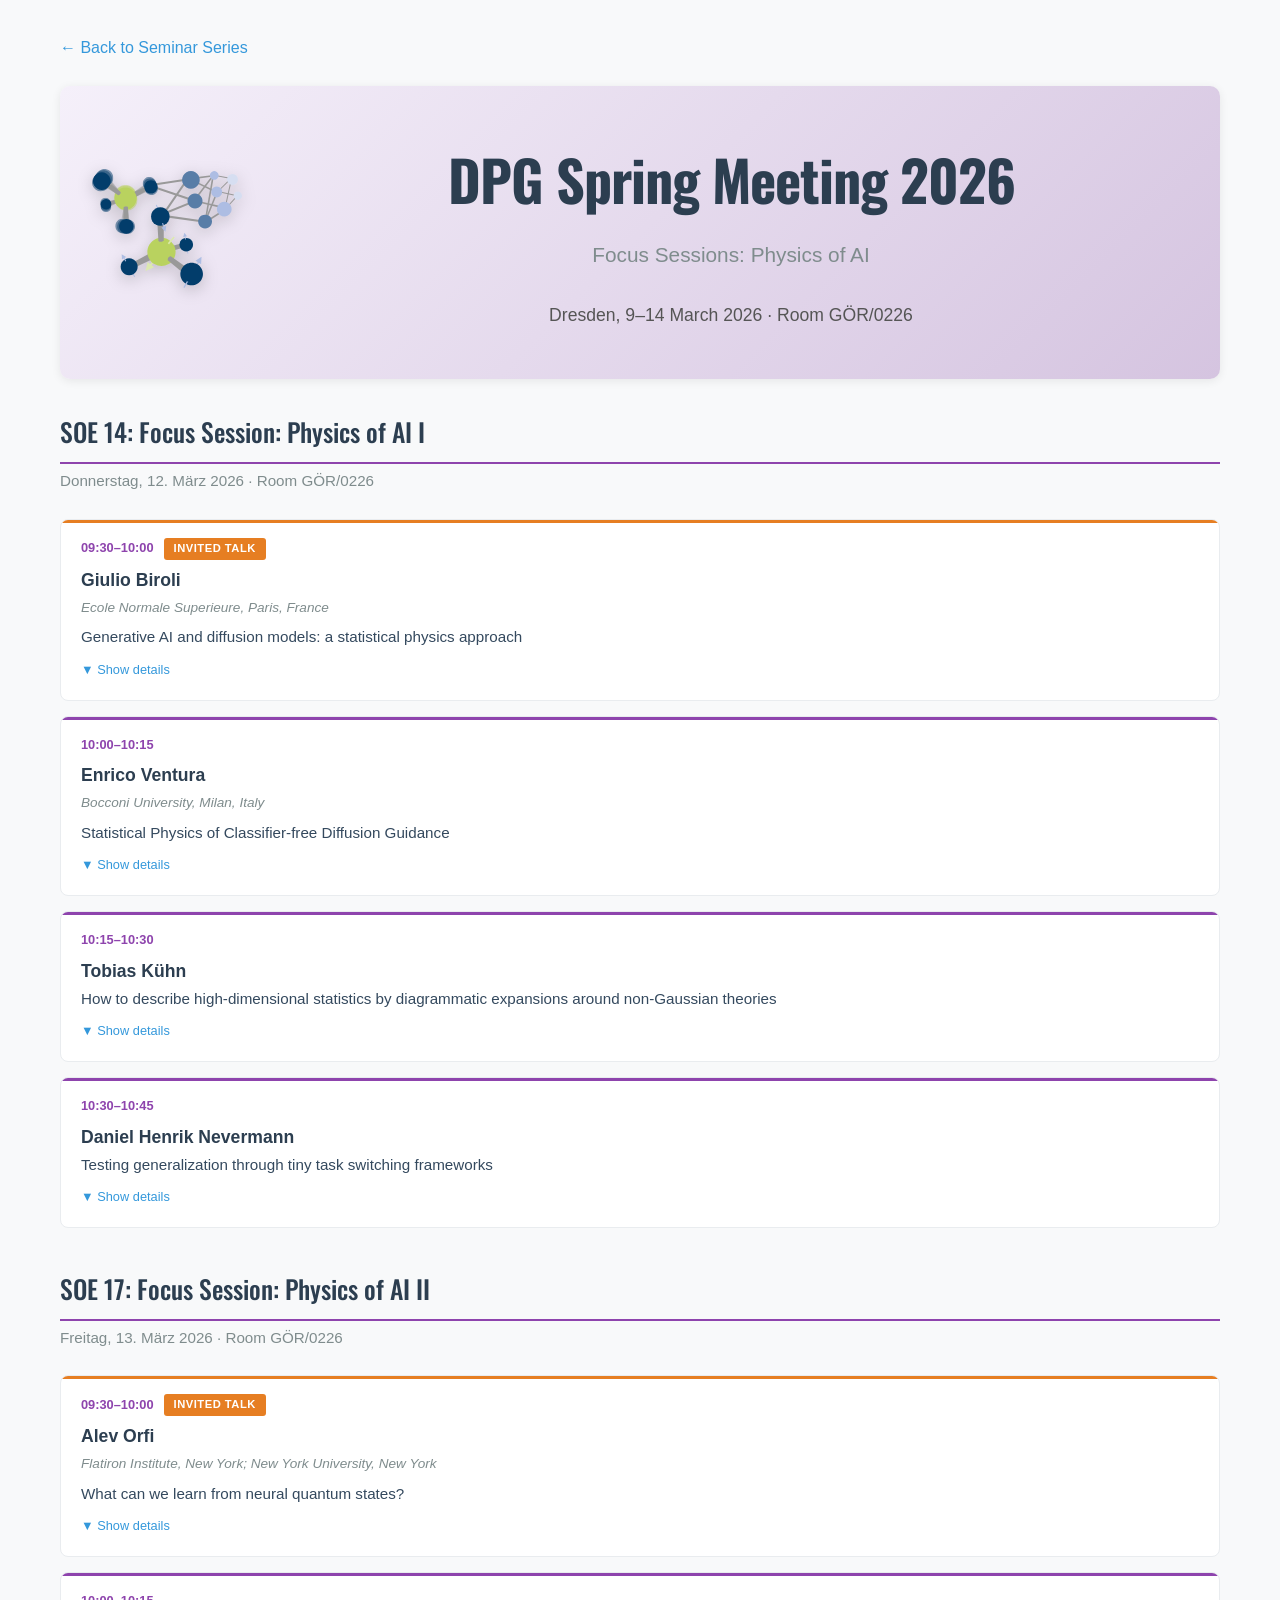
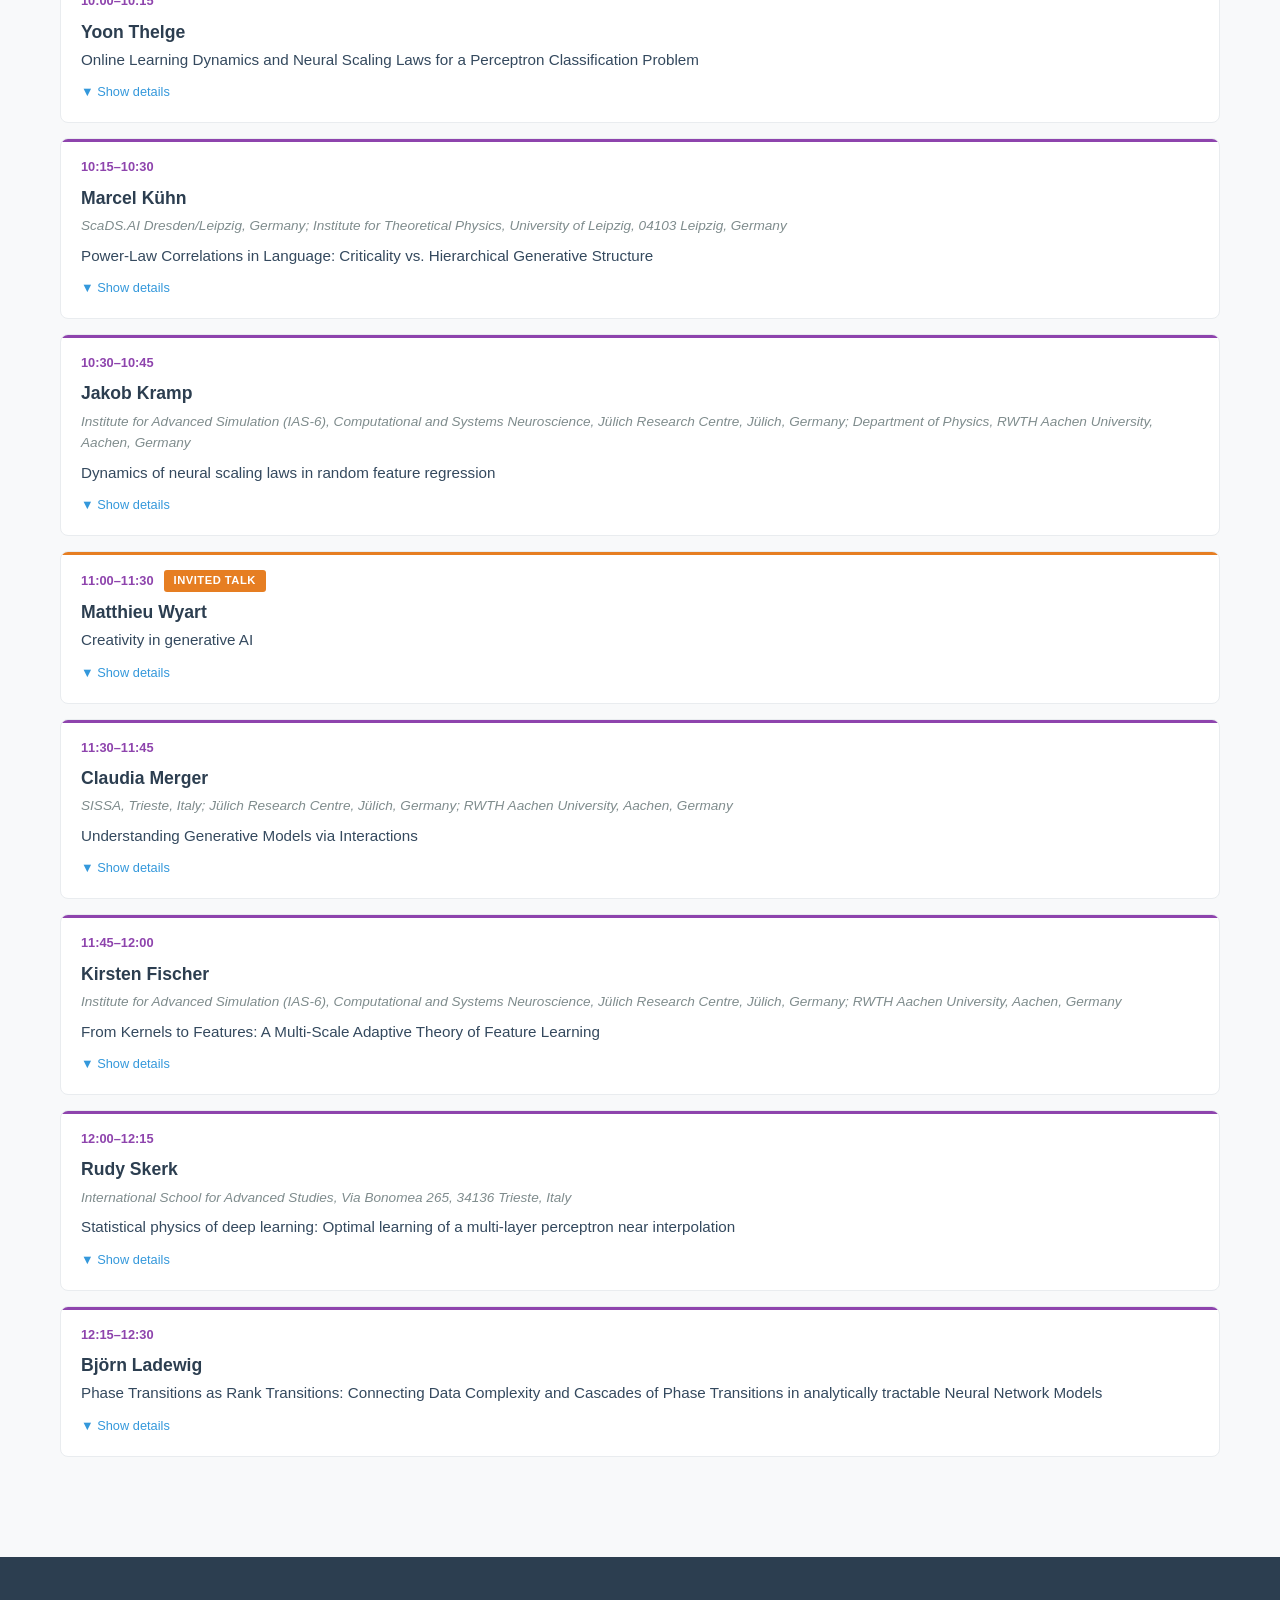
==== dpg2026.html @ e3431114 "add events panel with DPG 2026" ====
<!DOCTYPE html>
<html lang="en">
<head>
    <meta charset="UTF-8">
    <meta name="viewport" content="width=device-width, initial-scale=1.0">
    <title>DPG Spring Meeting 2026 &mdash; Physics of AI Sessions</title>
    <link rel="preconnect" href="https://fonts.googleapis.com">
    <link rel="preconnect" href="https://fonts.gstatic.com" crossorigin>
    <link href="https://fonts.googleapis.com/css2?family=Oswald:wght@200..700&display=swap" rel="stylesheet">
    <link rel="stylesheet" href="styles.css">
    <link rel="stylesheet" href="dpg2026.css">
</head>
<body>
    <div class="container">
        <!-- Navigation -->
        <nav class="dpg-nav">
            <a href="index.html" class="dpg-back-link">&larr; Back to Seminar Series</a>
        </nav>

        <header class="dpg-header">
            <div class="header-content">
                <div class="header-logo">
                    <img src="logo_sketch_colored.svg" alt="Physics for ML Logo" class="logo">
                </div>
                <div class="header-text">
                    <h1>DPG Spring Meeting 2026</h1>
                    <p class="subtitle">Focus Sessions: Physics of AI</p>
                    <p class="description">Dresden, 9&ndash;14 March 2026 &middot; Room G&Ouml;R/0226</p>
                </div>
            </div>
        </header>

        <div id="dpg-sessions-container"></div>
    </div>

    <footer>
    </footer>

    <script src="dpg-sessions-data.js"></script>
    <script src="dpg-sessions.js"></script>
</body>
</html>
---- styles.css ----
* {
    margin: 0;
    padding: 0;
    box-sizing: border-box;
}

body {
    font-family: Helvetica, sans-serif;
    line-height: 1.6;
    color: #2c3e50;
    background-color: #f8f9fa;
}

.container {
    max-width: 1200px;
    margin: 0 auto;
    padding: 20px;
}


.oswald-bold {
  font-family: "Oswald", sans-serif;
  font-optical-sizing: auto;
  font-weight: 700;
  font-style: normal;
}

header {
    background: linear-gradient(135deg, #f5f7fa 0%, #c3cfe2 100%);
    color: #2c3e50;
    padding: 4rem 0;
    text-align: center;
    margin-bottom: 3rem;
    border-radius: 10px;
    box-shadow: 0 2px 10px rgba(0, 0, 0, 0.08);
}

.header-content {
    display: flex;
    align-items: center;
    justify-content: space-between;
    gap: 2rem;
    max-width: 1200px;
    margin: 0 auto;
    padding: 0 2rem;
}

.header-logo {
    flex-shrink: 0;
    order: -1; /* This moves the logo to the left */
}

.header-text {
    flex: 1;
    text-align: left;
}

.header-logo .logo {
    width: 150px;
    height: auto;
    filter: drop-shadow(0 4px 8px rgba(0,0,0,0.2));
    transition: transform 0.3s ease;
}

.header-logo .logo:hover {
    transform: scale(1.05);
}

/* Better text contrast for header */
h1 {
    font-family: Oswald;
    font-size: 3.5rem;
    font-weight: 700;
    color: #2c3e50;
    margin-bottom: 15px;
    text-align: left;
    letter-spacing: -1px;
}

.subtitle {
    font-size: 1.3rem;
    color: #7f8c8d;
    text-align: left;
    margin-bottom: 30px;
    font-weight: 300;
}

.description {
    font-size: 1.1rem;
    color: #555;
    max-width: 800px;
    margin: 0;
    text-align: left;
    line-height: 1.7;
}

/* Responsive behavior for smaller screens */
@media (max-width: 768px) {
    .header-content {
        flex-direction: column;
        text-align: center;
    }
    
    .header-text {
        text-align: center;
    }
    
    h1 {
        text-align: center;
    }
    
    .subtitle {
        text-align: center;
    }
    
    .description {
        text-align: center;
        margin: 0 auto;
    }
    
    .header-logo .logo {
        width: 100px;
    }
}

@media (max-width: 480px) {
    .header-logo {
        display: none;
    }
}

h1 {
    font-family: Oswald;
    font-size: 3.5rem;
    font-weight: 700;
    color: #2c3e50;
    margin-bottom: 15px;
    text-align: center;
    letter-spacing: -1px;
}

.subtitle {
    font-size: 1.3rem;
    color: #7f8c8d;
    text-align: center;
    margin-bottom: 30px;
    font-weight: 300;
}

.description {
    font-size: 1.1rem;
    color: #555;
    max-width: 800px;
    margin: 0 auto;
    text-align: center;
    line-height: 1.7;
}

.section {
    background: #ffffff;
    padding: 40px;
    margin-bottom: 30px;
    box-shadow: 0 2px 10px rgba(0, 0, 0, 0.08);
    border-left: 4px solid #3498db;
}

.section h2 {
    font-family: "Oswald";
    font-size: 2.2rem;
    font-weight: 500;
    margin-bottom: 30px;
    color: #2c3e50;
    border-bottom: 2px solid #ecf0f1;
    padding-bottom: 15px;
}

.speaker-grid {
    display: grid;
    grid-template-columns: repeat(auto-fit, minmax(350px, 1fr));
    gap: 25px;
    margin-top: 30px;
}

.speaker-grid.chronological {
    grid-template-columns: 1fr;
    max-width: 800px;
    margin: 30px auto 0;
    position: relative;
}

.section-toggle {
    display: flex;
    align-items: center;
    justify-content: space-between;
    cursor: pointer;
    padding: 10px 0;
    border-bottom: 2px solid #ecf0f1;
    margin-bottom: 0;
    transition: all 0.3s ease;
}

.section-toggle:hover {
    color: #3498db;
}

.section-toggle .toggle-arrow {
    transition: transform 0.3s ease;
    font-size: 1.2rem;
    color: #7f8c8d;
}

.section-toggle .toggle-arrow.open {
    transform: rotate(180deg);
}

.section-content {
    max-height: 0;
    overflow: hidden;
    transition: max-height 0.5s ease;
}

.section-content.open {
    max-height: 2000px;
}

.section-preview {
    padding: 20px 0;
    color: #7f8c8d;
    font-style: italic;
    text-align: center;
}

.speaker-card {
    background: #ffffff;
    border: 1px solid #e9ecef;
    border-radius: 8px;
    padding: 15px;
    transition: box-shadow 0.3s ease;
    position: relative;
    overflow: hidden;
    margin-bottom: 20px;
}

.speaker-card:hover {
    box-shadow: 0 5px 15px rgba(0, 0, 0, 0.08);
}

.speaker-card::before {
    content: '';
    position: absolute;
    top: 0;
    left: 0;
    right: 0;
    height: 3px;
    background: #3498db;
    border-radius: 8px 8px 0 0;
}

.speaker-card.upcoming::before {
    background: #27ae60;
}

.speaker-card.past::before {
    background: #95a5a6;
}

.speaker-header {
    cursor: pointer;
    padding: 5px;
    margin: -5px;
    border-radius: 5px;
}

.speaker-header:hover {
    background: #f8f9fa;
}

.speaker-name {
    font-family: Helvetica;
    font-weight: 600;
    font-size: 1rem;
    color: #2c3e50;
    margin-bottom: 4px;
}

.speaker-affiliation {
    color: #7f8c8d;
    font-size: 0.85rem;
    margin-bottom: 8px;
    font-style: italic;
}

.speaker-title {
    color: #34495e;
    font-size: 0.9rem;
    margin-bottom: 6px;
    font-weight: 500;
    line-height: 1.3;
    display: -webkit-box;
    -webkit-line-clamp: 2;
    -webkit-box-orient: vertical;
    line-clamp: 2;
    overflow: hidden;
}

.speaker-date {
    color: #7f8c8d;
    font-size: 0.8rem;
    font-weight: 500;
    margin-bottom: 8px;
}

.speaker-card-collapsed .speaker-details {
    display: none;
}

.speaker-card-expanded .speaker-details {
    display: block;
    margin-top: 10px;
    padding-top: 10px;
    border-top: 1px solid #e9ecef;
}

.speaker-title-visible {
    color: #34495e;
    font-size: 0.9rem;
    margin-bottom: 8px;
    font-weight: 500;
    line-height: 1.3;
}

.speaker-expand-toggle {
    background: none;
    border: none;
    color: #3498db;
    font-size: 0.8rem;
    cursor: pointer;
    padding: 5px 0;
    transition: color 0.3s ease;
}

.speaker-expand-toggle:hover {
    color: #2980b9;
}

/* Pagination Styles */
.pagination-container {
    display: flex;
    flex-direction: column;
    justify-content: center;
    align-items: center;
    margin-top: 30px;
    gap: 15px;
}

#paginationControls {
    display: flex;
    align-items: center;
    gap: 10px;
}

#pageButtons {
    display: flex;
    gap: 8px;
    align-items: center;
}

#prevBtn,
#nextBtn {
    background: #3498db;
    color: white;
    border: none;
    padding: 8px 12px;
    border-radius: 5px;
    cursor: pointer;
    font-size: 1rem;
    transition: all 0.3s ease;
    min-width: 40px;
    font-weight: bold;
}

#prevBtn:hover:not(:disabled),
#nextBtn:hover:not(:disabled) {
    background: #2980b9;
    transform: translateY(-1px);
}

#prevBtn:disabled,
#nextBtn:disabled {
    background: #bdc3c7;
    cursor: not-allowed;
    transform: none;
}

.pagination-controls {
    display: flex;
    align-items: center;
    justify-content: center;
    gap: 10px;
    padding: 10px;
}

.pagination-controls label {
    font-size: 0.95rem;
    color: #555;
    font-weight: 500;
}

.pagination-controls select {
    padding: 8px 12px;
    border: 2px solid #ddd;
    border-radius: 6px;
    background-color: white;
    font-size: 0.95rem;
    cursor: pointer;
    transition: all 0.3s ease;
    outline: none;
}

.pagination-controls select:hover {
    border-color: #4a90e2;
}

.pagination-controls select:focus {
    border-color: #4a90e2;
    box-shadow: 0 0 0 3px rgba(74, 144, 226, 0.1);
}

.pagination-button {
    background: #3498db;
    color: white;
    border: none;
    padding: 8px 8px;
    border-radius: 5px;
    cursor: pointer;
    font-size: 0.9rem;
    transition: all 0.3s ease;
    min-width: 40px;
}

.pagination-button:hover:not(:disabled) {
    background: #2980b9;
    transform: translateY(-1px);
}

.pagination-button:disabled {
    background: #bdc3c7;
    cursor: not-allowed;
    transform: none;
}

.pagination-button.active {
    background: #2c3e50;
}

.pagination-info {
    color: #7f8c8d;
    font-size: 0.9rem;
    font-weight: 500;
    text-align: center;
}

.speakers-page {
    display: none;
    padding-bottom: 20px;
}

.speakers-page.active {
    display: block;
}

.dropdown-toggle {
    display: flex;
    align-items: center;
    justify-content: space-between;
    background: #f8f9fa;
    border: 1px solid #dee2e6;
    border-radius: 5px;
    padding: 8px 12px;
    font-size: 0.9rem;
    color: #495057;
    cursor: pointer;
    transition: all 0.3s ease;
    margin-top: 10px;
}

.dropdown-toggle:hover {
    background: #e9ecef;
    border-color: #adb5bd;
}

.dropdown-arrow {
    transition: transform 0.3s ease;
    font-size: 0.8rem;
}

.dropdown-arrow.open {
    transform: rotate(180deg);
}

.dropdown-content {
    max-height: 0;
    overflow: hidden;
    transition: max-height 0.3s ease;
    background: #f8f9fa;
    margin-top: 10px;
    border-radius: 5px;
}

.dropdown-content.open {
    max-height: 500px;
}

.dropdown-inner {
    padding: 20px;
    border-left: 3px solid #3498db;
}

.dropdown-inner h4 {
    color: #2c3e50;
    margin-bottom: 10px;
    font-size: 1rem;
    font-weight: 600;
}

.dropdown-inner p {
    color: #555;
    margin-bottom: 12px;
    font-size: 0.95rem;
    line-height: 1.5;
}

.dropdown-inner ul {
    margin-left: 20px;
    margin-bottom: 12px;
}

.dropdown-inner li {
    color: #555;
    margin-bottom: 5px;
    font-size: 0.9rem;
}

.publications-list {
    list-style-type: disc;
    margin-left: 20px;
    margin-bottom: 15px;
}

.publications-list li {
    margin-bottom: 12px;
    line-height: 1.4;
}

.publications-list .publication-title {
    color: #3498db;
    text-decoration: none;
    font-size: 0.9rem;
    font-weight: 500;
    transition: color 0.3s ease;
    display: block;
    margin-bottom: 3px;
}

.publications-list .publication-title:hover {
    color: #2980b9;
    text-decoration: underline;
}

.publications-list .publication-details {
    font-size: 0.8rem;
    color: #7f8c8d;
    font-style: italic;
    margin-left: 0;
}

.publications-list .publication-authors {
    color: #555;
}

.publications-list .publication-year {
    color: #7f8c8d;
    font-weight: 500;
}

.speaker-link {
    display: inline-block;
    color: #3498db;
    text-decoration: none;
    font-size: 0.9rem;
    margin-top: 8px;
    padding: 5px 10px;
    border: 1px solid #3498db;
    border-radius: 3px;
    transition: all 0.3s ease;
}

.speaker-link:hover {
    background: #3498db;
    color: white;
}

.info-section {
    background: #ffffff;
    padding: 40px;
    margin-bottom: 30px;
    box-shadow: 0 2px 10px rgba(0, 0, 0, 0.08);
    border-left: 4px solid #e74c3c;
}

.info-section h2 {
    font-family: Oswald;
    margin-bottom: 15px;
    color: #2c3e50;
    font-size: 2.2rem;
    font-weight: 600;
}

.info-grid {
    display: grid;
    grid-template-columns: repeat(auto-fit, minmax(300px, 1fr));
    gap: 30px;
    margin-top: 30px;
}

.info-card {
    background: #f8f9fa;
    border: 1px solid #e9ecef;
    border-radius: 8px;
    padding: 25px;
    text-align: center;
}

.info-card.participating-groups-card {
    grid-column: 1 / -1;
    text-align: left;
}

.info-card h3 {
    font-family: Helvetica;
    margin-bottom: 15px;
    color: #2c3e50;
    font-size: 1.2rem;
    font-weight: 600;
}

.info-card p {
    color: #6c757d;
    font-size: 1rem;
    line-height: 1.5;
}

.participating-groups {
    list-style: none;
    padding: 0;
    margin: 0;
    display: grid;
    grid-template-columns: repeat(auto-fit, minmax(350px, 1fr));
    gap: 15px 20px;
    margin-top: 10px;
    align-items: start;
}

.participating-groups li {
    color: #6c757d;
    font-size: 0.95rem;
    line-height: 1.4;
    padding: 8px 0;
    border-bottom: 1px solid #e9ecef;
    position: relative;
    padding-left: 18px;
    word-wrap: break-word;
    overflow-wrap: break-word;
    height: auto;
    display: block;
}

.participating-groups li:last-child {
    border-bottom: none;
}

.participating-groups li:before {
    content: "•";
    color: #3498db;
    font-weight: bold;
    position: absolute;
    left: 0;
    top: 8px;
}

.participating-groups li a {
    color: #6c757d;
    text-decoration: none;
    transition: color 0.3s ease;
    display: block;
    padding: 2px 0;
    border-radius: 3px;
}

.participating-groups li a:hover {
    color: #3498db;
    text-decoration: underline;
}

.participating-groups li a:focus {
    outline: 2px solid #3498db;
    outline-offset: 2px;
}

.cta-section {
    background: #2c3e50;
    color: #ffffff;
    padding: 50px 40px;
    text-align: center;
    margin-bottom: 30px;
}

.cta-section h2 {
    font-family: Oswald;
    font-size: 2rem;
    font-weight: 600;
    margin-bottom: 20px;
    color: #ffffff;
}

.cta-section p {
    font-size: 1.1rem;
    margin-bottom: 30px;
    color: #bdc3c7;
}

.cta-buttons {
    display: flex;
    gap: 20px;
    justify-content: center;
    flex-wrap: wrap;
}

.btn {
    display: inline-block;
    padding: 15px 30px;
    background: #3498db;
    color: white;
    text-decoration: none;
    border-radius: 5px;
    font-weight: 600;
    transition: all 0.3s ease;
    font-size: 1rem;
    text-transform: uppercase;
    letter-spacing: 0.5px;
}

.btn:hover {
    background: #2980b9;
    transform: translateY(-2px);
    box-shadow: 0 5px 15px rgba(52, 152, 219, 0.3);
}

.btn-secondary {
    background: #27ae60;
}

.btn-secondary:hover {
    background: #229954;
    box-shadow: 0 5px 15px rgba(39, 174, 96, 0.3);
}

.contact-info {
    background: #ffffff;
    padding: 30px;
    text-align: center;
    box-shadow: 0 2px 10px rgba(0, 0, 0, 0.08);
    border-left: 4px solid #f39c12;
}

.contact-info h3 {
    font-family: Oswald;
    color: #2c3e50;
    font-size: 1.4rem;
    margin-bottom: 15px;
    font-weight: 600;
}

.contact-info p {
    color: #6c757d;
    font-size: 1rem;
    margin-bottom: 10px;
}

footer {
    background: #2c3e50;
    color: #bdc3c7;
    text-align: center;
    padding: 30px 20px;
    margin-top: 40px;
}

.stats {
    display: grid;
    grid-template-columns: repeat(auto-fit, minmax(200px, 1fr));
    gap: 20px;
    margin: 40px 0;
}

.stat-item {
    text-align: center;
    padding: 20px;
    background: #ecf0f1;
    border-radius: 8px;
}

.stat-number {
    font-size: 2.5rem;
    font-weight: 700;
    color: #2c3e50;
    display: block;
}

.stat-label {
    color: #7f8c8d;
    font-size: 0.9rem;
    text-transform: uppercase;
    letter-spacing: 1px;
}

/* Sticky Navigation */
.sticky-nav {
    position: fixed;
    top: 0;
    left: 0;
    right: 0;
    background: rgba(255, 255, 255, 0.95);
    backdrop-filter: blur(10px);
    border-bottom: 1px solid #e9ecef;
    padding: 15px 0;
    z-index: 1000;
    transform: translateY(-100%);
    transition: transform 0.3s ease;
    box-shadow: 0 2px 10px rgba(0, 0, 0, 0.1);
}

.sticky-nav.visible {
    transform: translateY(0);
}

.sticky-nav .nav-container {
    max-width: 1200px;
    margin: 0 auto;
    padding: 0 20px;
    display: flex;
    align-items: center;
    justify-content: space-between;
}

.sticky-nav .nav-title {
    font-size: 1.2rem;
    font-weight: 600;
    color: #2c3e50;
}

.sticky-nav .nav-links {
    display: flex;
    gap: 30px;
}

.sticky-nav .nav-links a {
    color: #2c3e50;
    text-decoration: none;
    font-size: 0.95rem;
    font-weight: 500;
    padding: 8px 16px;
    border-radius: 5px;
    transition: all 0.3s ease;
}

.sticky-nav .nav-links a:hover {
    background: #3498db;
    color: white;
}

/* Video Modal Styles */
.video-modal {
    position: fixed;
    top: 0;
    left: 0;
    width: 100%;
    height: 100%;
    background: rgba(0, 0, 0, 0.8);
    display: flex;
    justify-content: center;
    align-items: center;
    z-index: 1000;
    animation: fadeIn 0.3s ease;
}

.video-modal-content {
    background: white;
    border-radius: 12px;
    max-width: 90%;
    max-height: 90%;
    width: 800px;
    overflow: hidden;
    box-shadow: 0 20px 40px rgba(0, 0, 0, 0.3);
}

.video-modal-header {
    padding: 20px;
    border-bottom: 1px solid #e0e0e0;
    display: flex;
    justify-content: space-between;
    align-items: flex-start;
    background: #f8f9fa;
}

.video-modal-header h3 {
    margin: 0;
    color: #2c3e50;
    font-size: 1.3rem;
}

.video-modal-header p {
    margin: 5px 0 0 0;
    color: #7f8c8d;
    font-size: 0.9rem;
    max-width: 70%;
}

.video-modal-close {
    background: none;
    border: none;
    font-size: 2rem;
    cursor: pointer;
    color: #95a5a6;
    transition: color 0.3s ease;
    padding: 0;
    width: 30px;
    height: 30px;
    display: flex;
    align-items: center;
    justify-content: center;
}

.video-modal-close:hover {
    color: #e74c3c;
}

.video-container {
    padding: 20px;
    background: #000;
}

.video-container video {
    width: 100%;
    height: auto;
    border-radius: 8px;
}

@keyframes fadeIn {
    from {
        opacity: 0;
        transform: scale(0.9);
    }
    to {
        opacity: 1;
        transform: scale(1);
    }
}

/* Responsive video modal */
@media (max-width: 768px) {
    .video-modal-content {
        width: 95%;
        max-width: 95%;
    }
    
    .video-modal-header {
        padding: 15px;
        flex-direction: column;
        align-items: flex-start;
    }
    
    .video-modal-header p {
        max-width: 100%;
        margin-top: 10px;
    }
    
    .video-modal-close {
        position: absolute;
        top: 15px;
        right: 15px;
    }
    
    .video-container {
        padding: 15px;
    }
}

/* Responsive design for participating groups */
@media (max-width: 768px) {
    .participating-groups {
        grid-template-columns: 1fr;
        gap: 12px;
    }
    
    .participating-groups li {
        font-size: 0.9rem;
        padding: 6px 0;
        padding-left: 16px;
    }
    
    .participating-groups li:before {
        top: 6px;
    }
}

#pageButtons button {
    background: #3498db;
    color: white;
    border: none;
    padding: 8px 12px;
    border-radius: 5px;
    cursor: pointer;
    font-size: 0.9rem;
    transition: all 0.3s ease;
    min-width: 40px;
}

#pageButtons button:hover {
    background: #2980b9;
    transform: translateY(-1px);
}

#pageButtons button.active {
    background: #2c3e50;
}

.page-ellipsis {
    padding: 8px 4px;
    color: #7f8c8d;
    font-weight: bold;
    user-select: none;
}

/* Events Section */
.events-section {
    border-left-color: #8e44ad;
}

.events-grid {
    display: grid;
    grid-template-columns: repeat(auto-fit, minmax(280px, 1fr));
    gap: 20px;
    margin-top: 20px;
}

.event-card {
    display: block;
    background: #f8f9fa;
    border: 1px solid #e9ecef;
    border-radius: 8px;
    padding: 25px;
    text-decoration: none;
    position: relative;
    overflow: hidden;
    transition: box-shadow 0.3s ease, transform 0.2s ease;
}

.event-card::before {
    content: '';
    position: absolute;
    top: 0;
    left: 0;
    right: 0;
    height: 3px;
    background: #8e44ad;
}

.event-card:hover {
    box-shadow: 0 5px 20px rgba(0, 0, 0, 0.1);
    transform: translateY(-2px);
}

.event-card-date {
    font-size: 0.8rem;
    font-weight: 600;
    color: #8e44ad;
    margin-bottom: 8px;
}

.event-card-title {
    font-family: "Oswald", sans-serif;
    font-size: 1.3rem;
    font-weight: 500;
    color: #2c3e50;
    margin-bottom: 4px;
}

.event-card-location {
    color: #7f8c8d;
    font-size: 0.9rem;
    margin-bottom: 10px;
}

.event-card-detail {
    color: #555;
    font-size: 0.85rem;
    line-height: 1.4;
}
---- dpg2026.css ----
/* DPG 2026 Subpage Styles */

.dpg-nav {
    padding: 15px 0;
    margin-bottom: 10px;
}

.dpg-back-link {
    color: #3498db;
    text-decoration: none;
    font-size: 1rem;
    font-weight: 500;
    transition: color 0.3s ease;
}

.dpg-back-link:hover {
    color: #2980b9;
    text-decoration: underline;
}

.dpg-header {
    background: linear-gradient(135deg, #f5f0fa 0%, #d5c4e0 100%);
    color: #2c3e50;
    padding: 3rem 0;
    text-align: center;
    margin-bottom: 2rem;
    border-radius: 10px;
    box-shadow: 0 2px 10px rgba(0, 0, 0, 0.08);
}

/* Session groups */
.dpg-session-group {
    margin-bottom: 40px;
}

.dpg-session-title {
    font-family: "Oswald", sans-serif;
    font-size: 1.6rem;
    font-weight: 500;
    color: #2c3e50;
    margin-bottom: 5px;
    border-bottom: 2px solid #8e44ad;
    padding-bottom: 10px;
}

.dpg-session-meta {
    color: #7f8c8d;
    font-size: 0.95rem;
    margin-bottom: 25px;
}

.dpg-talks {
    display: flex;
    flex-direction: column;
    gap: 15px;
}

/* Talk cards */
.dpg-talk-card {
    background: #ffffff;
    border: 1px solid #e9ecef;
    border-radius: 8px;
    padding: 0;
    position: relative;
    overflow: hidden;
    transition: box-shadow 0.3s ease;
}

.dpg-talk-card:hover {
    box-shadow: 0 5px 15px rgba(0, 0, 0, 0.08);
}

.dpg-talk-card::before {
    content: '';
    position: absolute;
    top: 0;
    left: 0;
    right: 0;
    height: 3px;
    background: #8e44ad;
}

.dpg-talk-card.dpg-invited::before {
    background: #e67e22;
}

.dpg-card-header {
    cursor: pointer;
    padding: 18px 20px;
    transition: background 0.2s ease;
}

.dpg-card-header:hover {
    background: #f8f9fa;
}

.dpg-card-top-row {
    display: flex;
    align-items: center;
    gap: 10px;
    margin-bottom: 6px;
}

.dpg-talk-time {
    font-size: 0.8rem;
    color: #8e44ad;
    font-weight: 600;
}

.dpg-invited-badge {
    display: inline-block;
    background: #e67e22;
    color: white;
    font-size: 0.7rem;
    padding: 2px 10px;
    border-radius: 3px;
    font-weight: 600;
    text-transform: uppercase;
    letter-spacing: 0.5px;
}

.dpg-card-speaker {
    font-weight: 600;
    font-size: 1.1rem;
    color: #2c3e50;
    margin-bottom: 3px;
}

.dpg-card-affiliation {
    color: #7f8c8d;
    font-size: 0.85rem;
    font-style: italic;
    margin-bottom: 8px;
}

.dpg-card-title {
    color: #34495e;
    font-size: 0.95rem;
    font-weight: 500;
    line-height: 1.4;
    margin-bottom: 8px;
}

.dpg-expand-toggle {
    background: none;
    border: none;
    color: #3498db;
    font-size: 0.8rem;
    cursor: pointer;
    padding: 5px 0;
    transition: color 0.3s ease;
}

.dpg-expand-toggle:hover {
    color: #2980b9;
}

/* Collapsed / expanded states */
.dpg-card-collapsed .dpg-card-details {
    display: none;
}

.dpg-card-expanded .dpg-card-details {
    display: block;
}

.dpg-card-details-inner {
    padding: 0 20px 20px;
    border-top: 1px solid #e9ecef;
    margin-top: 0;
    padding-top: 15px;
}

.dpg-authors {
    color: #555;
    font-size: 0.9rem;
    margin-bottom: 12px;
    line-height: 1.5;
}

.dpg-abstract {
    color: #555;
    font-size: 0.9rem;
    line-height: 1.7;
    margin-bottom: 15px;
    white-space: pre-line;
}

.dpg-talk-links {
    display: flex;
    gap: 10px;
    flex-wrap: wrap;
    margin-top: 15px;
}

.dpg-link {
    display: inline-block;
    color: #3498db;
    text-decoration: none;
    font-size: 0.9rem;
    padding: 6px 14px;
    border: 1px solid #3498db;
    border-radius: 4px;
    transition: all 0.3s ease;
}

.dpg-link:hover {
    background: #3498db;
    color: white;
}

.dpg-link-slides {
    border-color: #8e44ad;
    color: #8e44ad;
}

.dpg-link-slides:hover {
    background: #8e44ad;
    color: white;
}

.dpg-slides-pending {
    display: inline-block;
    color: #95a5a6;
    font-size: 0.85rem;
    font-style: italic;
    padding: 6px 14px;
    border: 1px dashed #bdc3c7;
    border-radius: 4px;
}

/* Responsive */
@media (max-width: 768px) {
    .dpg-header {
        padding: 2rem 1rem;
    }

    .dpg-card-header {
        padding: 15px;
    }

    .dpg-card-details-inner {
        padding: 0 15px 15px;
    }

    .dpg-talk-links {
        flex-direction: column;
    }
}
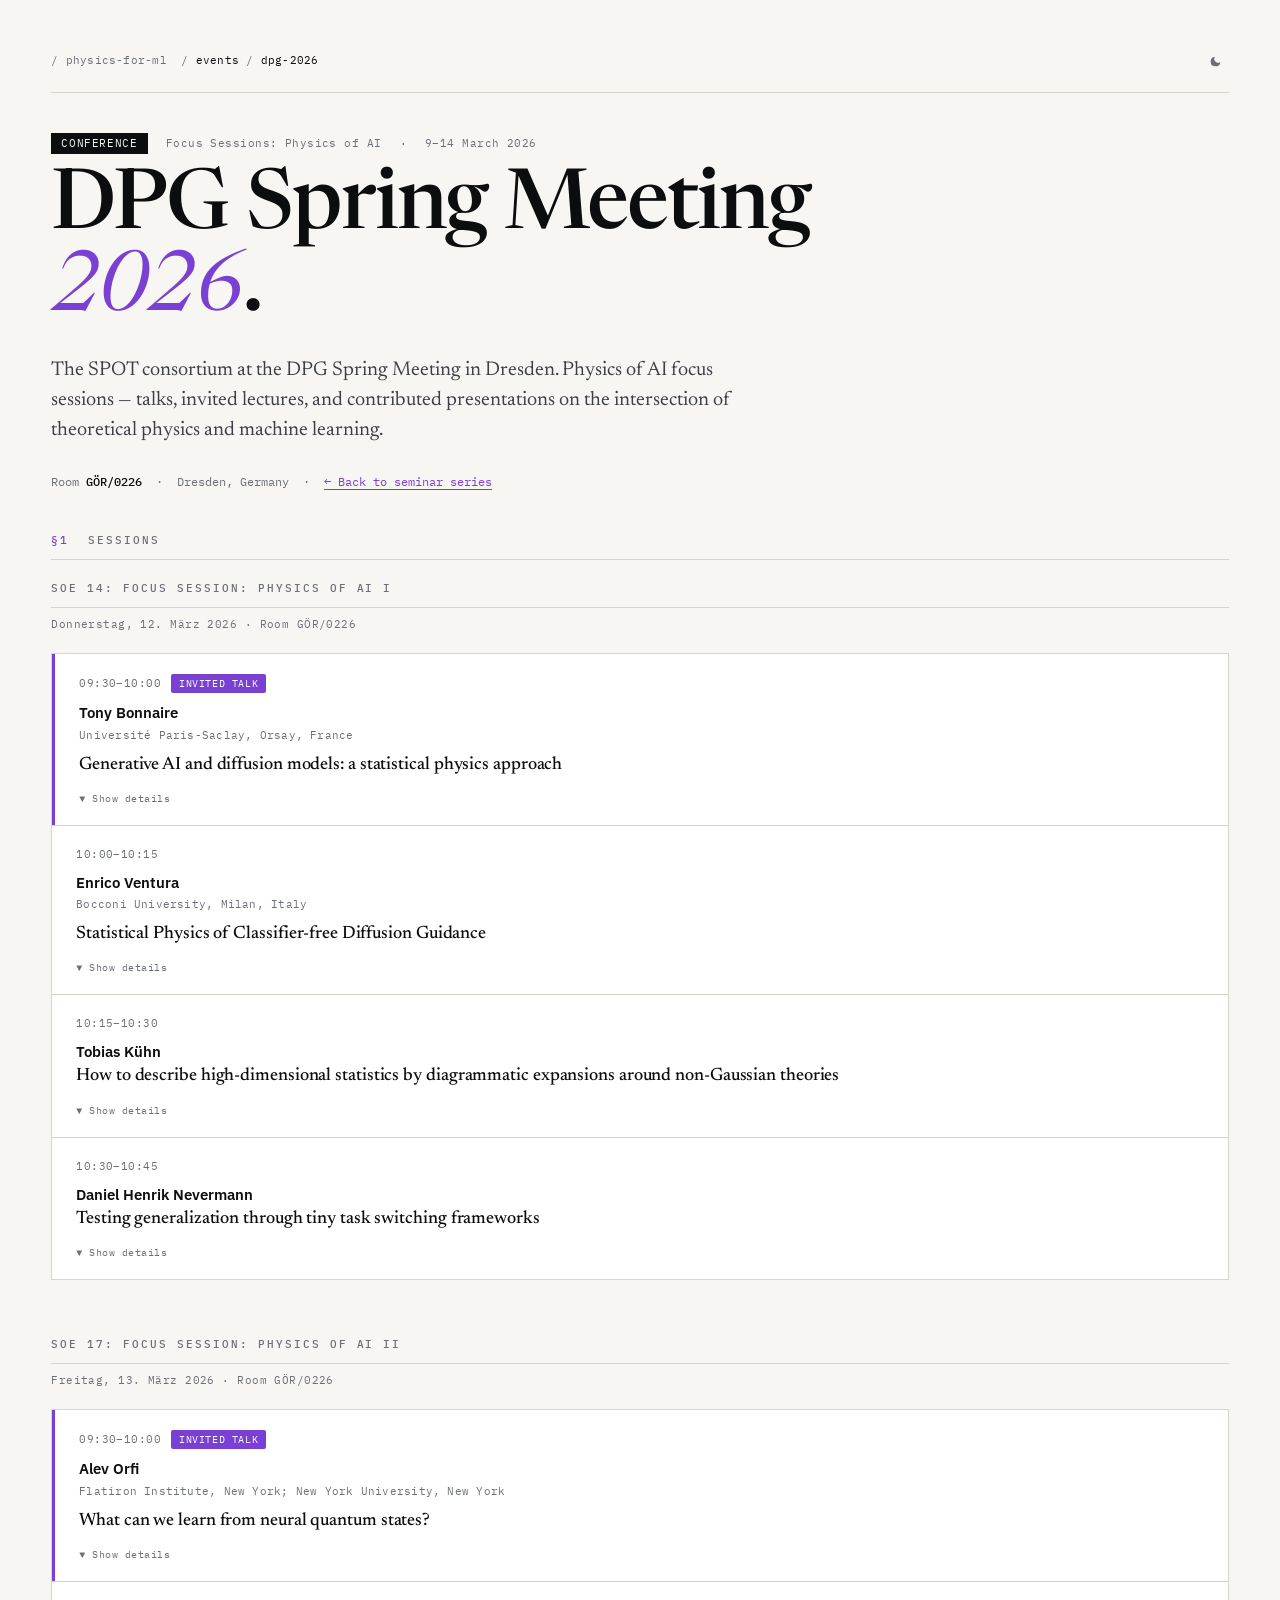
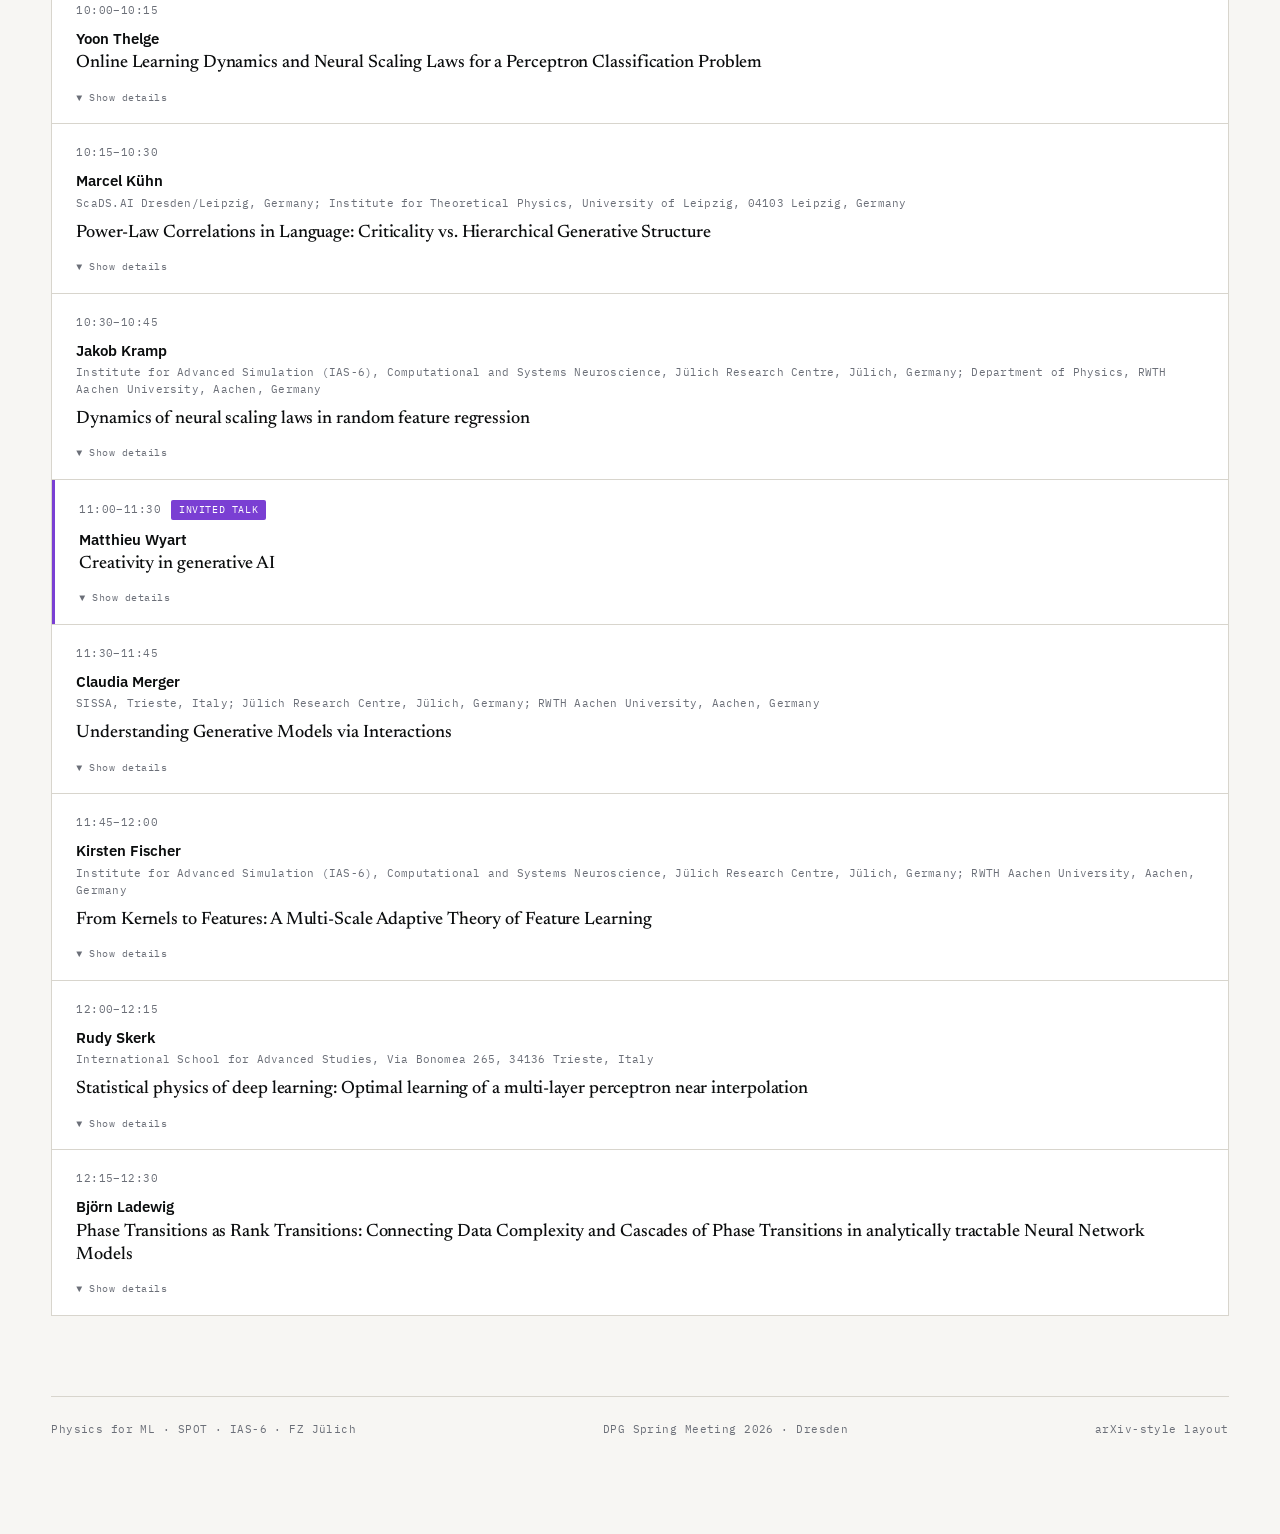
==== commit 4eda5738: "changed to new design" ====
--- a/dpg2026.html
+++ b/dpg2026.html
@@ -1,42 +1,91 @@
 <!DOCTYPE html>
 <html lang="en">
 <head>
-    <meta charset="UTF-8">
-    <meta name="viewport" content="width=device-width, initial-scale=1.0">
-    <title>DPG Spring Meeting 2026 &mdash; Physics of AI Sessions</title>
-    <link rel="preconnect" href="https://fonts.googleapis.com">
-    <link rel="preconnect" href="https://fonts.gstatic.com" crossorigin>
-    <link href="https://fonts.googleapis.com/css2?family=Oswald:wght@200..700&display=swap" rel="stylesheet">
-    <link rel="stylesheet" href="styles.css">
-    <link rel="stylesheet" href="dpg2026.css">
+  <meta charset="UTF-8" />
+  <meta name="viewport" content="width=device-width, initial-scale=1.0" />
+  <title>DPG Spring Meeting 2026 — Physics of AI Sessions</title>
+  <link rel="preconnect" href="https://fonts.googleapis.com" />
+  <link rel="preconnect" href="https://fonts.gstatic.com" crossorigin />
+  <link href="https://fonts.googleapis.com/css2?family=IBM+Plex+Mono:wght@400;500;600&family=IBM+Plex+Sans:wght@300;400;500;600;700&family=Newsreader:ital,wght@0,400;0,500;0,600;1,400&display=swap" rel="stylesheet" />
+  <!-- shared design tokens -->
+  <link rel="stylesheet" href="styles.css" />
+  <link rel="stylesheet" href="dpg2026.css" />
+  <script>
+    /* apply stored theme before paint to avoid flash */
+    (function() {
+      var t = localStorage.getItem('phys4ml-theme') || 'light';
+      document.documentElement.setAttribute('data-theme', t);
+    })();
+  </script>
 </head>
 <body>
-    <div class="container">
-        <!-- Navigation -->
-        <nav class="dpg-nav">
-            <a href="index.html" class="dpg-back-link">&larr; Back to Seminar Series</a>
-        </nav>
+<div class="dpg-page">
 
-        <header class="dpg-header">
-            <div class="header-content">
-                <div class="header-logo">
-                    <img src="logo_sketch_colored.svg" alt="Physics for ML Logo" class="logo">
-                </div>
-                <div class="header-text">
-                    <h1>DPG Spring Meeting 2026</h1>
-                    <p class="subtitle">Focus Sessions: Physics of AI</p>
-                    <p class="description">Dresden, 9&ndash;14 March 2026 &middot; Room G&Ouml;R/0226</p>
-                </div>
-            </div>
-        </header>
+  <!-- topbar -->
+  <div class="topbar">
+    <div class="crumbs">
+      / <a href="index.html" style="color:var(--ink-3);text-decoration:none">physics-for-ml</a>
+      &nbsp;/ <span>events</span> /&nbsp;<span>dpg-2026</span>
+    </div>
+    <button class="theme-switch" id="dpgThemeToggle" title="Toggle theme" aria-label="Toggle theme"></button>
+  </div>
 
-        <div id="dpg-sessions-container"></div>
-    </div>
+  <!-- hero -->
+  <div class="hero-head">
+    <span class="tag">CONFERENCE</span>
+    <span>Focus Sessions: Physics of AI</span>
+    <span>·</span>
+    <span>9–14 March 2026</span>
+  </div>
+  <h1 class="title">DPG Spring Meeting <em>2026</em>.</h1>
+  <p class="hero-abstract">
+    The SPOT consortium at the DPG Spring Meeting in Dresden. Physics of AI focus sessions — talks, invited lectures, and contributed presentations on the intersection of theoretical physics and machine learning.
+  </p>
+  <div class="authors">
+    <span>Room <b>GÖR/0226</b></span>
+    <span>·</span>
+    <span>Dresden, Germany</span>
+    <span>·</span>
+    <span><a href="index.html" style="color:var(--accent);border-bottom:1px solid var(--accent)">← Back to seminar series</a></span>
+  </div>
 
-    <footer>
-    </footer>
+  <h2 class="sec"><span class="num">§1</span> Sessions</h2>
 
-    <script src="dpg-sessions-data.js"></script>
-    <script src="dpg-sessions.js"></script>
+  <div id="dpg-sessions-container"></div>
+
+  <div class="sheet-foot">
+    <span>Physics for ML · SPOT · IAS-6 · FZ Jülich</span>
+    <span>DPG Spring Meeting 2026 · Dresden</span>
+    <span>arXiv-style layout</span>
+  </div>
+
+</div>
+
+<script src="dpg-sessions-data.js"></script>
+<script src="dpg-sessions.js"></script>
+<script>
+  // Theme toggle for this sub-page
+  function dpgSetTheme(theme) {
+    document.documentElement.setAttribute('data-theme', theme);
+    localStorage.setItem('phys4ml-theme', theme);
+    var btn = document.getElementById('dpgThemeToggle');
+    if (!btn) return;
+    if (theme === 'dark') {
+      btn.innerHTML = '<svg viewBox="0 0 24 24" fill="none" stroke="currentColor" stroke-width="2" stroke-linecap="round" stroke-linejoin="round"><circle cx="12" cy="12" r="4"/><path d="M12 2v2M12 20v2M4.93 4.93l1.41 1.41M17.66 17.66l1.41 1.41M2 12h2M20 12h2M4.93 19.07l1.41-1.41M17.66 6.34l1.41-1.41"/></svg>';
+    } else {
+      btn.innerHTML = '<svg viewBox="0 0 24 24" fill="currentColor"><path d="M21 12.79A9 9 0 1 1 11.21 3 7 7 0 0 0 21 12.79z"/></svg>';
+    }
+  }
+
+  document.addEventListener('DOMContentLoaded', function() {
+    var stored = localStorage.getItem('phys4ml-theme') || 'light';
+    dpgSetTheme(stored);
+
+    document.getElementById('dpgThemeToggle').addEventListener('click', function() {
+      var cur = document.documentElement.getAttribute('data-theme') || 'light';
+      dpgSetTheme(cur === 'dark' ? 'light' : 'dark');
+    });
+  });
+</script>
 </body>
 </html>
--- a/styles.css
+++ b/styles.css
@@ -1,1108 +1,1044 @@
-* {
-    margin: 0;
-    padding: 0;
-    box-sizing: border-box;
-}
-
-body {
-    font-family: Helvetica, sans-serif;
-    line-height: 1.6;
-    color: #2c3e50;
-    background-color: #f8f9fa;
-}
-
-.container {
-    max-width: 1200px;
-    margin: 0 auto;
-    padding: 20px;
-}
-
-
-.oswald-bold {
-  font-family: "Oswald", sans-serif;
-  font-optical-sizing: auto;
-  font-weight: 700;
-  font-style: normal;
-}
-
-header {
-    background: linear-gradient(135deg, #f5f7fa 0%, #c3cfe2 100%);
-    color: #2c3e50;
-    padding: 4rem 0;
-    text-align: center;
-    margin-bottom: 3rem;
-    border-radius: 10px;
-    box-shadow: 0 2px 10px rgba(0, 0, 0, 0.08);
-}
-
-.header-content {
-    display: flex;
-    align-items: center;
-    justify-content: space-between;
-    gap: 2rem;
-    max-width: 1200px;
-    margin: 0 auto;
-    padding: 0 2rem;
-}
-
-.header-logo {
-    flex-shrink: 0;
-    order: -1; /* This moves the logo to the left */
-}
-
-.header-text {
-    flex: 1;
-    text-align: left;
-}
-
-.header-logo .logo {
-    width: 150px;
+/* ===== RESET & TOKENS ===== */
+*, *::before, *::after { box-sizing: border-box; margin: 0; padding: 0; }
+
+:root {
+  --bg: #f7f6f3;
+  --card: #ffffff;
+  --ink: #0b0d0e;
+  --ink-2: #3c3f45;
+  --ink-3: #6b6f78;
+  --line: #d8d5cd;
+  --line-soft: #e8e5dd;
+  --hl: #ffeeb0;
+  --accent: #7a3fd3;
+  --accent-2: #0d6b5a;
+  --logo-filter: none;
+
+  --mono: "IBM Plex Mono", ui-monospace, SFMono-Regular, Menlo, monospace;
+  --sans: "IBM Plex Sans", -apple-system, BlinkMacSystemFont, sans-serif;
+  --serif: "Newsreader", Georgia, serif;
+  --density: 1;
+  --base-size: 14px;
+  --content-w: 1280px;
+  --radius: 0px;
+}
+
+html[data-theme="dark"] {
+  --bg: #14161a;
+  --card: #1c1f24;
+  --ink: #e8e4d8;
+  --ink-2: #b8b3a4;
+  --ink-3: #7d7a72;
+  --line: #2d3138;
+  --line-soft: #23262c;
+  --hl: #5a4500;
+  --accent: #b794f4;
+  --accent-2: #6fd5b8;
+  --logo-filter: invert(0.92) hue-rotate(180deg) brightness(1) contrast(0.95) saturate(0.85);
+}
+
+html[data-theme="dark"] .tagpill.accent { color: #1c1f24; }
+html[data-theme="dark"] .btn { color: var(--bg); }
+html[data-theme="dark"] .btn:hover { color: #1c1f24; }
+
+/* ===== BASE ===== */
+html, body {
+  background: var(--bg);
+  color: var(--ink);
+  font-family: var(--sans);
+  font-size: var(--base-size);
+  line-height: 1.55;
+  -webkit-font-smoothing: antialiased;
+  transition: background-color 0.2s ease, color 0.2s ease;
+}
+
+a { color: inherit; text-decoration: none; }
+::selection { background: var(--hl); color: var(--ink); }
+
+/* ===== LAYOUT ===== */
+.frame {
+  min-height: 100vh;
+  display: grid;
+  grid-template-columns: 280px minmax(0, 1fr);
+  max-width: var(--content-w);
+  margin: 0 auto;
+}
+
+@media (max-width: 900px) {
+  .frame { grid-template-columns: 1fr; }
+}
+
+/* Pages container */
+#content { min-width: 0; }
+.page { display: none; min-width: 0; }
+.page.active { display: block; }
+
+/* ===== SIDEBAR ===== */
+aside.side {
+  border-right: 1px solid var(--line);
+  padding: 28px 26px;
+  position: sticky;
+  top: 0;
+  height: 100vh;
+  display: flex;
+  flex-direction: column;
+  gap: 24px;
+  background: var(--bg);
+  overflow-y: auto;
+}
+
+@media (max-width: 900px) {
+  aside.side {
+    position: static;
     height: auto;
-    filter: drop-shadow(0 4px 8px rgba(0,0,0,0.2));
-    transition: transform 0.3s ease;
-}
-
-.header-logo .logo:hover {
-    transform: scale(1.05);
-}
-
-/* Better text contrast for header */
-h1 {
-    font-family: Oswald;
-    font-size: 3.5rem;
-    font-weight: 700;
-    color: #2c3e50;
-    margin-bottom: 15px;
-    text-align: left;
-    letter-spacing: -1px;
-}
-
-.subtitle {
-    font-size: 1.3rem;
-    color: #7f8c8d;
-    text-align: left;
-    margin-bottom: 30px;
-    font-weight: 300;
-}
-
-.description {
-    font-size: 1.1rem;
-    color: #555;
-    max-width: 800px;
-    margin: 0;
-    text-align: left;
-    line-height: 1.7;
-}
-
-/* Responsive behavior for smaller screens */
-@media (max-width: 768px) {
-    .header-content {
-        flex-direction: column;
-        text-align: center;
-    }
-    
-    .header-text {
-        text-align: center;
-    }
-    
-    h1 {
-        text-align: center;
-    }
-    
-    .subtitle {
-        text-align: center;
-    }
-    
-    .description {
-        text-align: center;
-        margin: 0 auto;
-    }
-    
-    .header-logo .logo {
-        width: 100px;
-    }
-}
-
-@media (max-width: 480px) {
-    .header-logo {
-        display: none;
-    }
-}
-
-h1 {
-    font-family: Oswald;
-    font-size: 3.5rem;
-    font-weight: 700;
-    color: #2c3e50;
-    margin-bottom: 15px;
-    text-align: center;
-    letter-spacing: -1px;
-}
-
-.subtitle {
-    font-size: 1.3rem;
-    color: #7f8c8d;
-    text-align: center;
-    margin-bottom: 30px;
-    font-weight: 300;
-}
-
-.description {
-    font-size: 1.1rem;
-    color: #555;
-    max-width: 800px;
-    margin: 0 auto;
-    text-align: center;
-    line-height: 1.7;
-}
-
-.section {
-    background: #ffffff;
-    padding: 40px;
-    margin-bottom: 30px;
-    box-shadow: 0 2px 10px rgba(0, 0, 0, 0.08);
-    border-left: 4px solid #3498db;
-}
-
-.section h2 {
-    font-family: "Oswald";
-    font-size: 2.2rem;
-    font-weight: 500;
-    margin-bottom: 30px;
-    color: #2c3e50;
-    border-bottom: 2px solid #ecf0f1;
-    padding-bottom: 15px;
-}
-
-.speaker-grid {
-    display: grid;
-    grid-template-columns: repeat(auto-fit, minmax(350px, 1fr));
-    gap: 25px;
-    margin-top: 30px;
-}
-
-.speaker-grid.chronological {
-    grid-template-columns: 1fr;
-    max-width: 800px;
-    margin: 30px auto 0;
-    position: relative;
-}
-
-.section-toggle {
-    display: flex;
-    align-items: center;
-    justify-content: space-between;
-    cursor: pointer;
-    padding: 10px 0;
-    border-bottom: 2px solid #ecf0f1;
-    margin-bottom: 0;
-    transition: all 0.3s ease;
-}
-
-.section-toggle:hover {
-    color: #3498db;
-}
-
-.section-toggle .toggle-arrow {
-    transition: transform 0.3s ease;
-    font-size: 1.2rem;
-    color: #7f8c8d;
-}
-
-.section-toggle .toggle-arrow.open {
-    transform: rotate(180deg);
-}
-
-.section-content {
-    max-height: 0;
-    overflow: hidden;
-    transition: max-height 0.5s ease;
-}
-
-.section-content.open {
-    max-height: 2000px;
-}
-
-.section-preview {
-    padding: 20px 0;
-    color: #7f8c8d;
-    font-style: italic;
-    text-align: center;
-}
-
-.speaker-card {
-    background: #ffffff;
-    border: 1px solid #e9ecef;
-    border-radius: 8px;
-    padding: 15px;
-    transition: box-shadow 0.3s ease;
-    position: relative;
-    overflow: hidden;
-    margin-bottom: 20px;
-}
-
-.speaker-card:hover {
-    box-shadow: 0 5px 15px rgba(0, 0, 0, 0.08);
-}
-
-.speaker-card::before {
-    content: '';
-    position: absolute;
-    top: 0;
-    left: 0;
-    right: 0;
-    height: 3px;
-    background: #3498db;
-    border-radius: 8px 8px 0 0;
-}
-
-.speaker-card.upcoming::before {
-    background: #27ae60;
-}
-
-.speaker-card.past::before {
-    background: #95a5a6;
-}
-
-.speaker-header {
-    cursor: pointer;
-    padding: 5px;
-    margin: -5px;
-    border-radius: 5px;
-}
-
-.speaker-header:hover {
-    background: #f8f9fa;
-}
-
-.speaker-name {
-    font-family: Helvetica;
-    font-weight: 600;
-    font-size: 1rem;
-    color: #2c3e50;
-    margin-bottom: 4px;
-}
-
-.speaker-affiliation {
-    color: #7f8c8d;
-    font-size: 0.85rem;
-    margin-bottom: 8px;
-    font-style: italic;
-}
-
-.speaker-title {
-    color: #34495e;
-    font-size: 0.9rem;
-    margin-bottom: 6px;
-    font-weight: 500;
-    line-height: 1.3;
-    display: -webkit-box;
-    -webkit-line-clamp: 2;
-    -webkit-box-orient: vertical;
-    line-clamp: 2;
-    overflow: hidden;
-}
-
-.speaker-date {
-    color: #7f8c8d;
-    font-size: 0.8rem;
-    font-weight: 500;
-    margin-bottom: 8px;
-}
-
-.speaker-card-collapsed .speaker-details {
-    display: none;
-}
-
-.speaker-card-expanded .speaker-details {
-    display: block;
-    margin-top: 10px;
-    padding-top: 10px;
-    border-top: 1px solid #e9ecef;
-}
-
-.speaker-title-visible {
-    color: #34495e;
-    font-size: 0.9rem;
-    margin-bottom: 8px;
-    font-weight: 500;
-    line-height: 1.3;
-}
-
-.speaker-expand-toggle {
-    background: none;
-    border: none;
-    color: #3498db;
-    font-size: 0.8rem;
-    cursor: pointer;
-    padding: 5px 0;
-    transition: color 0.3s ease;
-}
-
-.speaker-expand-toggle:hover {
-    color: #2980b9;
-}
-
-/* Pagination Styles */
-.pagination-container {
-    display: flex;
-    flex-direction: column;
-    justify-content: center;
-    align-items: center;
-    margin-top: 30px;
-    gap: 15px;
-}
-
-#paginationControls {
-    display: flex;
-    align-items: center;
-    gap: 10px;
-}
-
-#pageButtons {
-    display: flex;
-    gap: 8px;
-    align-items: center;
-}
-
-#prevBtn,
-#nextBtn {
-    background: #3498db;
-    color: white;
-    border: none;
-    padding: 8px 12px;
-    border-radius: 5px;
-    cursor: pointer;
-    font-size: 1rem;
-    transition: all 0.3s ease;
-    min-width: 40px;
-    font-weight: bold;
-}
-
-#prevBtn:hover:not(:disabled),
-#nextBtn:hover:not(:disabled) {
-    background: #2980b9;
-    transform: translateY(-1px);
-}
-
-#prevBtn:disabled,
-#nextBtn:disabled {
-    background: #bdc3c7;
-    cursor: not-allowed;
-    transform: none;
-}
-
-.pagination-controls {
-    display: flex;
-    align-items: center;
-    justify-content: center;
-    gap: 10px;
-    padding: 10px;
-}
-
-.pagination-controls label {
-    font-size: 0.95rem;
-    color: #555;
-    font-weight: 500;
-}
-
-.pagination-controls select {
-    padding: 8px 12px;
-    border: 2px solid #ddd;
-    border-radius: 6px;
-    background-color: white;
-    font-size: 0.95rem;
-    cursor: pointer;
-    transition: all 0.3s ease;
-    outline: none;
-}
-
-.pagination-controls select:hover {
-    border-color: #4a90e2;
-}
-
-.pagination-controls select:focus {
-    border-color: #4a90e2;
-    box-shadow: 0 0 0 3px rgba(74, 144, 226, 0.1);
-}
-
-.pagination-button {
-    background: #3498db;
-    color: white;
-    border: none;
-    padding: 8px 8px;
-    border-radius: 5px;
-    cursor: pointer;
-    font-size: 0.9rem;
-    transition: all 0.3s ease;
-    min-width: 40px;
-}
-
-.pagination-button:hover:not(:disabled) {
-    background: #2980b9;
-    transform: translateY(-1px);
-}
-
-.pagination-button:disabled {
-    background: #bdc3c7;
-    cursor: not-allowed;
-    transform: none;
-}
-
-.pagination-button.active {
-    background: #2c3e50;
-}
-
-.pagination-info {
-    color: #7f8c8d;
-    font-size: 0.9rem;
-    font-weight: 500;
-    text-align: center;
-}
-
-.speakers-page {
-    display: none;
-    padding-bottom: 20px;
-}
-
-.speakers-page.active {
-    display: block;
-}
-
-.dropdown-toggle {
-    display: flex;
-    align-items: center;
-    justify-content: space-between;
-    background: #f8f9fa;
-    border: 1px solid #dee2e6;
-    border-radius: 5px;
-    padding: 8px 12px;
-    font-size: 0.9rem;
-    color: #495057;
-    cursor: pointer;
-    transition: all 0.3s ease;
-    margin-top: 10px;
-}
-
-.dropdown-toggle:hover {
-    background: #e9ecef;
-    border-color: #adb5bd;
-}
-
-.dropdown-arrow {
-    transition: transform 0.3s ease;
-    font-size: 0.8rem;
-}
-
-.dropdown-arrow.open {
-    transform: rotate(180deg);
-}
-
-.dropdown-content {
-    max-height: 0;
-    overflow: hidden;
-    transition: max-height 0.3s ease;
-    background: #f8f9fa;
-    margin-top: 10px;
-    border-radius: 5px;
-}
-
-.dropdown-content.open {
-    max-height: 500px;
-}
-
-.dropdown-inner {
-    padding: 20px;
-    border-left: 3px solid #3498db;
-}
-
-.dropdown-inner h4 {
-    color: #2c3e50;
-    margin-bottom: 10px;
-    font-size: 1rem;
-    font-weight: 600;
-}
-
-.dropdown-inner p {
-    color: #555;
-    margin-bottom: 12px;
-    font-size: 0.95rem;
-    line-height: 1.5;
-}
-
-.dropdown-inner ul {
-    margin-left: 20px;
-    margin-bottom: 12px;
-}
-
-.dropdown-inner li {
-    color: #555;
-    margin-bottom: 5px;
-    font-size: 0.9rem;
-}
-
-.publications-list {
-    list-style-type: disc;
-    margin-left: 20px;
-    margin-bottom: 15px;
-}
-
-.publications-list li {
-    margin-bottom: 12px;
-    line-height: 1.4;
-}
-
-.publications-list .publication-title {
-    color: #3498db;
-    text-decoration: none;
-    font-size: 0.9rem;
-    font-weight: 500;
-    transition: color 0.3s ease;
-    display: block;
-    margin-bottom: 3px;
-}
-
-.publications-list .publication-title:hover {
-    color: #2980b9;
-    text-decoration: underline;
-}
-
-.publications-list .publication-details {
-    font-size: 0.8rem;
-    color: #7f8c8d;
-    font-style: italic;
-    margin-left: 0;
-}
-
-.publications-list .publication-authors {
-    color: #555;
-}
-
-.publications-list .publication-year {
-    color: #7f8c8d;
-    font-weight: 500;
-}
-
-.speaker-link {
-    display: inline-block;
-    color: #3498db;
-    text-decoration: none;
-    font-size: 0.9rem;
-    margin-top: 8px;
-    padding: 5px 10px;
-    border: 1px solid #3498db;
-    border-radius: 3px;
-    transition: all 0.3s ease;
-}
-
-.speaker-link:hover {
-    background: #3498db;
-    color: white;
-}
-
-.info-section {
-    background: #ffffff;
-    padding: 40px;
-    margin-bottom: 30px;
-    box-shadow: 0 2px 10px rgba(0, 0, 0, 0.08);
-    border-left: 4px solid #e74c3c;
-}
-
-.info-section h2 {
-    font-family: Oswald;
-    margin-bottom: 15px;
-    color: #2c3e50;
-    font-size: 2.2rem;
-    font-weight: 600;
-}
-
-.info-grid {
-    display: grid;
-    grid-template-columns: repeat(auto-fit, minmax(300px, 1fr));
-    gap: 30px;
-    margin-top: 30px;
-}
-
-.info-card {
-    background: #f8f9fa;
-    border: 1px solid #e9ecef;
-    border-radius: 8px;
-    padding: 25px;
-    text-align: center;
-}
-
-.info-card.participating-groups-card {
-    grid-column: 1 / -1;
-    text-align: left;
-}
-
-.info-card h3 {
-    font-family: Helvetica;
-    margin-bottom: 15px;
-    color: #2c3e50;
-    font-size: 1.2rem;
-    font-weight: 600;
-}
-
-.info-card p {
-    color: #6c757d;
-    font-size: 1rem;
-    line-height: 1.5;
-}
-
-.participating-groups {
-    list-style: none;
-    padding: 0;
-    margin: 0;
-    display: grid;
-    grid-template-columns: repeat(auto-fit, minmax(350px, 1fr));
-    gap: 15px 20px;
-    margin-top: 10px;
-    align-items: start;
-}
-
-.participating-groups li {
-    color: #6c757d;
-    font-size: 0.95rem;
-    line-height: 1.4;
-    padding: 8px 0;
-    border-bottom: 1px solid #e9ecef;
-    position: relative;
-    padding-left: 18px;
-    word-wrap: break-word;
-    overflow-wrap: break-word;
-    height: auto;
-    display: block;
-}
-
-.participating-groups li:last-child {
-    border-bottom: none;
-}
-
-.participating-groups li:before {
-    content: "•";
-    color: #3498db;
-    font-weight: bold;
-    position: absolute;
-    left: 0;
-    top: 8px;
-}
-
-.participating-groups li a {
-    color: #6c757d;
-    text-decoration: none;
-    transition: color 0.3s ease;
-    display: block;
-    padding: 2px 0;
-    border-radius: 3px;
-}
-
-.participating-groups li a:hover {
-    color: #3498db;
-    text-decoration: underline;
-}
-
-.participating-groups li a:focus {
-    outline: 2px solid #3498db;
-    outline-offset: 2px;
-}
-
-.cta-section {
-    background: #2c3e50;
-    color: #ffffff;
-    padding: 50px 40px;
-    text-align: center;
-    margin-bottom: 30px;
-}
-
-.cta-section h2 {
-    font-family: Oswald;
-    font-size: 2rem;
-    font-weight: 600;
-    margin-bottom: 20px;
-    color: #ffffff;
-}
-
-.cta-section p {
-    font-size: 1.1rem;
-    margin-bottom: 30px;
-    color: #bdc3c7;
-}
-
-.cta-buttons {
-    display: flex;
-    gap: 20px;
-    justify-content: center;
-    flex-wrap: wrap;
-}
+    border-right: none;
+    border-bottom: 1px solid var(--line);
+  }
+}
+
+/* Brand block */
+.brand-row {
+  display: flex;
+  align-items: flex-start;
+  gap: 14px;
+  position: relative;
+}
+
+.brand-logo {
+  width: 56px;
+  height: 44px;
+  flex-shrink: 0;
+  display: block;
+  object-fit: contain;
+  object-position: left center;
+  filter: var(--logo-filter);
+  transition: filter 0.2s ease;
+}
+
+.brand {
+  font-family: var(--mono);
+  font-size: 11px;
+  letter-spacing: 0.05em;
+  line-height: 1.45;
+  flex: 1;
+  min-width: 0;
+}
+
+.brand .dim { color: var(--ink-3); }
+
+.brand .brand-title {
+  font-family: var(--serif);
+  font-size: 22px;
+  line-height: 1.05;
+  letter-spacing: -0.01em;
+  font-weight: 500;
+  margin: 4px 0 0;
+  color: var(--ink);
+}
+
+.brand .brand-title em { color: var(--accent); font-style: italic; }
+.brand .v { margin-top: 8px; }
+
+/* Theme switch */
+.theme-switch {
+  position: absolute;
+  top: -4px;
+  right: -8px;
+  width: 26px;
+  height: 26px;
+  display: inline-flex;
+  align-items: center;
+  justify-content: center;
+  background: transparent;
+  border: 0;
+  padding: 0;
+  color: var(--ink-3);
+  cursor: pointer;
+  border-radius: 50%;
+  transition: color 0.15s, background 0.15s;
+}
+
+.theme-switch:hover { color: var(--ink); background: var(--line-soft); }
+.theme-switch svg { width: 13px; height: 13px; display: block; }
+
+/* Side nav */
+.side-nav-section {
+  font-family: var(--mono);
+  font-size: 10px;
+  text-transform: uppercase;
+  letter-spacing: 0.12em;
+  color: var(--ink-3);
+  margin: 4px 0 6px;
+}
+
+.side-nav {
+  display: flex;
+  flex-direction: column;
+  gap: 3px;
+  font-family: var(--mono);
+  font-size: 12px;
+}
+
+.side-nav a {
+  display: grid;
+  grid-template-columns: 32px 1fr auto;
+  padding: 7px 10px;
+  border-radius: var(--radius);
+  color: var(--ink-2);
+  transition: background 0.12s, color 0.12s;
+}
+
+.side-nav a:hover { background: var(--line-soft); color: var(--ink); }
+.side-nav a.active { background: var(--ink); color: var(--bg); }
+.side-nav a .hash { color: var(--ink-3); }
+.side-nav a.active .hash { color: var(--bg); opacity: .6; }
+
+.side-foot {
+  margin-top: auto;
+  font-family: var(--mono);
+  font-size: 10px;
+  color: var(--ink-3);
+  letter-spacing: 0.04em;
+  line-height: 1.6;
+}
+
+/* ===== MAIN ===== */
+main {
+  min-width: 0;
+  padding: calc(48px * var(--density)) clamp(24px, 4vw, 72px) 96px;
+}
+
+/* ===== TOPBAR ===== */
+.topbar {
+  display: flex;
+  justify-content: space-between;
+  align-items: center;
+  padding-bottom: 18px;
+  margin-bottom: calc(40px * var(--density));
+  border-bottom: 1px solid var(--line);
+  font-family: var(--mono);
+  font-size: 11px;
+  color: var(--ink-3);
+  letter-spacing: 0.02em;
+  gap: 16px;
+  flex-wrap: wrap;
+}
+
+.topbar .crumbs span { color: var(--ink); }
+
+.topbar .search {
+  display: flex;
+  align-items: center;
+  gap: 8px;
+  padding: 6px 12px;
+  background: var(--card);
+  border: 1px solid var(--line);
+  border-radius: var(--radius);
+  color: var(--ink-3);
+}
+
+.topbar .search input {
+  border: none;
+  background: transparent;
+  font-family: inherit;
+  font-size: inherit;
+  color: var(--ink);
+  outline: none;
+  width: 200px;
+  max-width: 25vw;
+}
+
+/* ===== HERO ===== */
+.hero-head {
+  font-family: var(--mono);
+  font-size: 11px;
+  color: var(--ink-3);
+  letter-spacing: 0.04em;
+  margin-bottom: 14px;
+  display: flex;
+  gap: 18px;
+  align-items: center;
+  flex-wrap: wrap;
+}
+
+.hero-head .tag {
+  padding: 2px 10px;
+  background: var(--ink);
+  color: var(--bg);
+  border-radius: var(--radius);
+  letter-spacing: 0.06em;
+}
+
+.hero-head .dot {
+  width: 6px;
+  height: 6px;
+  background: var(--accent-2);
+  border-radius: 50%;
+  display: inline-block;
+  animation: pulse 2s infinite;
+}
+
+@keyframes pulse {
+  0%, 100% { opacity: 1; }
+  50% { opacity: 0.3; }
+}
+
+h1.title {
+  font-family: var(--serif);
+  font-weight: 500;
+  font-size: clamp(40px, 6.5vw, 92px);
+  line-height: 0.98;
+  letter-spacing: -0.025em;
+  margin: 0 0 24px;
+  max-width: 17ch;
+}
+
+h1.title em { font-style: italic; color: var(--accent); font-weight: 400; }
+
+.hero-abstract {
+  font-family: var(--serif);
+  font-size: calc(var(--base-size) + 6px);
+  line-height: 1.5;
+  color: var(--ink-2);
+  max-width: 62ch;
+  margin: 0 0 28px;
+}
+
+.authors {
+  font-family: var(--mono);
+  font-size: 12px;
+  color: var(--ink-3);
+  margin-bottom: 40px;
+  display: flex;
+  flex-wrap: wrap;
+  gap: 14px;
+  align-items: center;
+}
+
+.authors span b { color: var(--ink); font-weight: 500; }
+
+/* ===== STATS STRIP ===== */
+.stats {
+  display: grid;
+  grid-template-columns: repeat(auto-fill, minmax(180px, 1fr));
+  gap: 20px;
+  margin: calc(32px * var(--density)) 0 calc(56px * var(--density));
+  padding: 20px 0;
+  border-top: 1px solid var(--line);
+  border-bottom: 1px solid var(--line);
+}
+
+.stat .k {
+  font-family: var(--mono);
+  font-size: 10px;
+  text-transform: uppercase;
+  letter-spacing: 0.12em;
+  color: var(--ink-3);
+  margin-bottom: 6px;
+}
+
+.stat .v {
+  font-family: var(--serif);
+  font-size: 34px;
+  letter-spacing: -0.015em;
+}
+
+.stat .v em { font-style: normal; color: var(--accent); }
+.stat .u { font-family: var(--mono); font-size: 11px; color: var(--ink-3); }
+
+
+/* ===== SECTION LABEL ===== */
+h2.sec {
+  font-family: var(--mono);
+  font-size: 11px;
+  text-transform: uppercase;
+  letter-spacing: 0.18em;
+  color: var(--ink-3);
+  font-weight: 500;
+  margin: 0 0 20px;
+  padding-bottom: 10px;
+  border-bottom: 1px solid var(--line);
+}
+
+h2.sec .num { color: var(--accent); margin-right: 10px; }
+
+/* ===== NEXT CARD ===== */
+.next-card {
+  background: var(--card);
+  border: 1px solid var(--line);
+  border-radius: var(--radius);
+  padding: 28px 32px;
+  margin-bottom: calc(56px * var(--density));
+}
+
+.next-card.empty h3 {
+  font-family: var(--serif);
+  font-size: 28px;
+  font-weight: 500;
+  letter-spacing: -0.01em;
+  line-height: 1.2;
+  margin: 0 0 12px;
+  max-width: 34ch;
+  color: var(--ink);
+}
+
+.next-card.empty p {
+  font-family: var(--sans);
+  color: var(--ink-2);
+  margin: 0 0 20px;
+  font-size: 15px;
+  max-width: 56ch;
+}
+
+.next-card.empty code {
+  font-family: var(--mono);
+  font-size: 12px;
+  background: var(--line-soft);
+  padding: 2px 6px;
+  border-radius: 2px;
+  color: var(--ink);
+}
+
+.next-card.has-speaker {
+  display: grid;
+  grid-template-columns: 1fr auto;
+  gap: 32px;
+  align-items: center;
+}
+
+@media (max-width: 600px) {
+  .next-card.has-speaker { grid-template-columns: 1fr; }
+}
+
+.next-date {
+  font-family: var(--mono);
+  font-size: 11px;
+  color: var(--ink-3);
+  margin-bottom: 10px;
+  letter-spacing: 0.04em;
+}
+
+.next-card h3 {
+  font-family: var(--serif);
+  font-size: 26px;
+  font-weight: 500;
+  line-height: 1.2;
+  letter-spacing: -0.01em;
+  margin: 0 0 10px;
+  color: var(--ink);
+}
+
+.next-speaker-line {
+  font-family: var(--sans);
+  font-size: 14px;
+  color: var(--ink-2);
+  font-weight: 500;
+}
+
+.next-speaker-line span { color: var(--ink-3); font-weight: 400; }
+
+/* upcoming additional list */
+.upcoming-more {
+  margin-top: 24px;
+  font-family: var(--mono);
+  font-size: 11px;
+  color: var(--ink-3);
+  letter-spacing: 0.03em;
+}
+
+.upcoming-more-row {
+  display: flex;
+  gap: 20px;
+  padding: 10px 0;
+  border-top: 1px solid var(--line);
+}
+
+.upcoming-more-row .date { color: var(--ink); }
+
+/* ===== BUTTONS ===== */
+.btns { display: flex; gap: 8px; flex-wrap: wrap; }
 
 .btn {
-    display: inline-block;
-    padding: 15px 30px;
-    background: #3498db;
-    color: white;
-    text-decoration: none;
-    border-radius: 5px;
-    font-weight: 600;
-    transition: all 0.3s ease;
-    font-size: 1rem;
-    text-transform: uppercase;
-    letter-spacing: 0.5px;
-}
-
-.btn:hover {
-    background: #2980b9;
-    transform: translateY(-2px);
-    box-shadow: 0 5px 15px rgba(52, 152, 219, 0.3);
-}
-
-.btn-secondary {
-    background: #27ae60;
-}
-
-.btn-secondary:hover {
-    background: #229954;
-    box-shadow: 0 5px 15px rgba(39, 174, 96, 0.3);
-}
-
-.contact-info {
-    background: #ffffff;
-    padding: 30px;
-    text-align: center;
-    box-shadow: 0 2px 10px rgba(0, 0, 0, 0.08);
-    border-left: 4px solid #f39c12;
-}
-
-.contact-info h3 {
-    font-family: Oswald;
-    color: #2c3e50;
-    font-size: 1.4rem;
-    margin-bottom: 15px;
-    font-weight: 600;
-}
-
-.contact-info p {
-    color: #6c757d;
-    font-size: 1rem;
-    margin-bottom: 10px;
-}
-
-footer {
-    background: #2c3e50;
-    color: #bdc3c7;
-    text-align: center;
-    padding: 30px 20px;
-    margin-top: 40px;
-}
-
-.stats {
-    display: grid;
-    grid-template-columns: repeat(auto-fit, minmax(200px, 1fr));
-    gap: 20px;
-    margin: 40px 0;
-}
-
-.stat-item {
-    text-align: center;
-    padding: 20px;
-    background: #ecf0f1;
-    border-radius: 8px;
-}
-
-.stat-number {
-    font-size: 2.5rem;
-    font-weight: 700;
-    color: #2c3e50;
-    display: block;
-}
-
-.stat-label {
-    color: #7f8c8d;
-    font-size: 0.9rem;
-    text-transform: uppercase;
-    letter-spacing: 1px;
-}
-
-/* Sticky Navigation */
-.sticky-nav {
-    position: fixed;
-    top: 0;
-    left: 0;
-    right: 0;
-    background: rgba(255, 255, 255, 0.95);
-    backdrop-filter: blur(10px);
-    border-bottom: 1px solid #e9ecef;
-    padding: 15px 0;
-    z-index: 1000;
-    transform: translateY(-100%);
-    transition: transform 0.3s ease;
-    box-shadow: 0 2px 10px rgba(0, 0, 0, 0.1);
-}
-
-.sticky-nav.visible {
-    transform: translateY(0);
-}
-
-.sticky-nav .nav-container {
-    max-width: 1200px;
-    margin: 0 auto;
-    padding: 0 20px;
-    display: flex;
-    align-items: center;
-    justify-content: space-between;
-}
-
-.sticky-nav .nav-title {
-    font-size: 1.2rem;
-    font-weight: 600;
-    color: #2c3e50;
-}
-
-.sticky-nav .nav-links {
-    display: flex;
-    gap: 30px;
-}
-
-.sticky-nav .nav-links a {
-    color: #2c3e50;
-    text-decoration: none;
-    font-size: 0.95rem;
-    font-weight: 500;
-    padding: 8px 16px;
-    border-radius: 5px;
-    transition: all 0.3s ease;
-}
-
-.sticky-nav .nav-links a:hover {
-    background: #3498db;
-    color: white;
-}
-
-/* Video Modal Styles */
+  font-family: var(--mono);
+  font-size: 12px;
+  padding: 10px 16px;
+  border: 1px solid var(--ink);
+  background: var(--ink);
+  color: var(--bg);
+  cursor: pointer;
+  border-radius: var(--radius);
+  letter-spacing: 0.02em;
+  transition: background 0.12s, border-color 0.12s, color 0.12s;
+  display: inline-block;
+  text-decoration: none;
+}
+
+.btn:hover { background: var(--accent); border-color: var(--accent); color: #fff; }
+.btn.ghost { background: transparent; color: var(--ink); }
+.btn.ghost:hover { background: var(--ink); color: var(--bg); }
+
+/* ===== TALK CARDS ===== */
+.talks {
+  display: grid;
+  grid-template-columns: repeat(auto-fill, minmax(280px, 1fr));
+  gap: calc(20px * var(--density));
+}
+
+.talk {
+  background: var(--card);
+  border: 1px solid var(--line);
+  border-radius: var(--radius);
+  display: flex;
+  flex-direction: column;
+  transition: border-color .15s;
+  overflow: hidden;
+}
+
+.talk:hover { border-color: var(--ink); }
+
+.talk-thumb {
+  aspect-ratio: 5 / 3;
+  border-bottom: 1px solid var(--line);
+  position: relative;
+  overflow: hidden;
+}
+
+.talk-thumb svg {
+  width: 100%;
+  height: 100%;
+  display: block;
+}
+
+.talk-id {
+  position: absolute;
+  top: 10px;
+  left: 10px;
+  font-family: var(--mono);
+  font-size: 10px;
+  color: var(--ink-3);
+  background: var(--card);
+  padding: 3px 8px;
+  border-radius: 2px;
+  letter-spacing: 0.05em;
+  opacity: 0.92;
+  pointer-events: none;
+}
+
+.talk-body {
+  padding: 18px 20px 16px;
+  flex: 1;
+  display: flex;
+  flex-direction: column;
+  gap: 8px;
+  cursor: pointer;
+}
+
+.talk-meta {
+  display: flex;
+  justify-content: space-between;
+  font-family: var(--mono);
+  font-size: 11px;
+  color: var(--ink-3);
+}
+
+.talk-meta .date { color: var(--ink); }
+
+.talk-body h3 {
+  font-family: var(--serif);
+  font-size: 19px;
+  line-height: 1.25;
+  letter-spacing: -0.005em;
+  font-weight: 500;
+  margin: 0;
+  color: var(--ink);
+}
+
+.talk-body h3.no-title {
+  font-style: italic;
+  color: var(--ink-3);
+}
+
+.talk .speaker {
+  font-family: var(--sans);
+  font-size: 13px;
+  color: var(--ink-2);
+  font-weight: 500;
+}
+
+.talk .speaker span { color: var(--ink-3); font-weight: 400; }
+
+.talk .assets {
+  display: flex;
+  gap: 14px;
+  font-family: var(--mono);
+  font-size: 10px;
+  color: var(--ink-3);
+  letter-spacing: 0.05em;
+  margin-top: auto;
+  padding-top: 8px;
+}
+
+.talk .assets .asset-on { color: var(--accent-2); cursor: pointer; }
+.talk .assets .asset-on:hover { text-decoration: underline; }
+
+.talk-expand-toggle {
+  background: none;
+  border: none;
+  color: var(--ink-3);
+  font-family: var(--mono);
+  font-size: 10px;
+  cursor: pointer;
+  padding: 6px 0 0;
+  text-align: left;
+  letter-spacing: 0.05em;
+  transition: color 0.12s;
+}
+
+.talk-expand-toggle:hover { color: var(--ink); }
+
+/* Expanded details panel */
+.talk-details {
+  max-height: 0;
+  overflow: hidden;
+  transition: max-height 0.3s ease;
+}
+
+.talk.expanded .talk-details {
+  max-height: 700px;
+}
+
+.talk-details-inner {
+  padding: 16px 20px 20px;
+  background: var(--bg);
+  border-top: 1px solid var(--line);
+}
+
+.talk-details-inner h4 {
+  font-family: var(--mono);
+  font-size: 10px;
+  text-transform: uppercase;
+  letter-spacing: 0.12em;
+  color: var(--ink-3);
+  margin-bottom: 12px;
+}
+
+.pub-list {
+  list-style: none;
+  display: flex;
+  flex-direction: column;
+  gap: 10px;
+  margin-bottom: 14px;
+}
+
+.pub-list li { font-size: 13px; line-height: 1.4; }
+
+.pub-list a {
+  font-family: var(--sans);
+  color: var(--accent);
+  border-bottom: 1px solid transparent;
+  transition: border-color 0.12s;
+}
+
+.pub-list a:hover { border-bottom-color: var(--accent); }
+
+.pub-authors {
+  display: block;
+  font-family: var(--mono);
+  font-size: 10px;
+  color: var(--ink-3);
+  margin-top: 3px;
+  letter-spacing: 0.02em;
+}
+
+.talk-links {
+  display: flex;
+  gap: 8px;
+  flex-wrap: wrap;
+}
+
+.talk-links .btn {
+  padding: 7px 12px;
+  font-size: 11px;
+}
+
+/* ===== EVENTS ===== */
+.event-row {
+  display: grid;
+  grid-template-columns: 180px 1fr auto;
+  gap: 28px;
+  padding: 20px 0;
+  border-bottom: 1px solid var(--line);
+  align-items: center;
+  font-family: var(--mono);
+  font-size: 12px;
+  color: var(--ink-3);
+  text-decoration: none;
+  transition: background 0.12s;
+}
+
+.event-row:hover { background: var(--line-soft); }
+.event-row:first-of-type { border-top: 2px solid var(--ink); }
+
+.event-row h4 {
+  font-family: var(--serif);
+  font-size: 22px;
+  letter-spacing: -0.005em;
+  font-weight: 500;
+  margin: 0 0 4px;
+  color: var(--ink);
+}
+
+.event-row .note {
+  font-family: var(--sans);
+  color: var(--ink-3);
+  font-size: 13px;
+}
+
+@media (max-width: 720px) {
+  .event-row { grid-template-columns: 1fr; gap: 4px; }
+}
+
+/* ===== ARCHIVE CONTROLS ===== */
+.archive-controls {
+  display: grid;
+  grid-template-columns: 1fr auto;
+  gap: 16px;
+  margin-bottom: calc(32px * var(--density));
+  padding: 16px;
+  background: var(--card);
+  border: 1px solid var(--line);
+  border-radius: var(--radius);
+  align-items: center;
+}
+
+.archive-controls input[type="text"] {
+  font-family: var(--mono);
+  font-size: 13px;
+  padding: 10px 14px;
+  border: 1px solid var(--line);
+  border-radius: 2px;
+  background: var(--bg);
+  outline: none;
+  color: var(--ink);
+  width: 100%;
+}
+
+.archive-controls input[type="text"]:focus { border-color: var(--ink); }
+
+.archive-controls select {
+  font-family: var(--mono);
+  font-size: 12px;
+  padding: 10px 14px;
+  border: 1px solid var(--line);
+  background: var(--bg);
+  outline: none;
+  border-radius: 2px;
+  color: var(--ink);
+  cursor: pointer;
+}
+
+@media (max-width: 600px) {
+  .archive-controls { grid-template-columns: 1fr; }
+}
+
+.archive-count {
+  font-family: var(--mono);
+  font-size: 11px;
+  color: var(--ink-3);
+  letter-spacing: 0.04em;
+  margin-bottom: 16px;
+}
+
+.archive-count b { color: var(--ink); }
+
+/* ===== PAGINATION ===== */
+.pagination {
+  display: flex;
+  align-items: center;
+  gap: 6px;
+  margin-top: 28px;
+  font-family: var(--mono);
+  font-size: 12px;
+  flex-wrap: wrap;
+}
+
+.pagination button {
+  background: transparent;
+  border: 1px solid var(--line);
+  color: var(--ink-2);
+  padding: 6px 10px;
+  cursor: pointer;
+  border-radius: var(--radius);
+  font-family: var(--mono);
+  font-size: 12px;
+  transition: background 0.12s, color 0.12s, border-color 0.12s;
+  min-width: 34px;
+  text-align: center;
+}
+
+.pagination button:hover {
+  background: var(--line-soft);
+  color: var(--ink);
+  border-color: var(--ink);
+}
+
+.pagination button.pg-active {
+  background: var(--ink);
+  color: var(--bg);
+  border-color: var(--ink);
+}
+
+.pagination button:disabled {
+  opacity: 0.35;
+  cursor: not-allowed;
+}
+
+.pagination button:disabled:hover {
+  background: transparent;
+  color: var(--ink-2);
+  border-color: var(--line);
+}
+
+.pagination .page-ellipsis {
+  color: var(--ink-3);
+  padding: 6px 2px;
+  font-size: 12px;
+  font-family: var(--mono);
+}
+
+.pagination-meta {
+  font-family: var(--mono);
+  font-size: 11px;
+  color: var(--ink-3);
+  margin-top: 10px;
+  display: flex;
+  gap: 20px;
+  align-items: center;
+  flex-wrap: wrap;
+}
+
+.pagination-meta select {
+  font-family: var(--mono);
+  font-size: 11px;
+  padding: 4px 8px;
+  border: 1px solid var(--line);
+  background: var(--bg);
+  color: var(--ink);
+  outline: none;
+  border-radius: 2px;
+  cursor: pointer;
+}
+
+/* ===== ABOUT PROSE ===== */
+.prose {
+  font-family: var(--serif);
+  font-size: calc(var(--base-size) + 5px);
+  line-height: 1.6;
+  max-width: 68ch;
+  color: var(--ink);
+}
+
+.prose h2 {
+  font-family: var(--mono);
+  font-size: 11px;
+  text-transform: uppercase;
+  letter-spacing: 0.16em;
+  color: var(--ink-3);
+  font-weight: 500;
+  margin: 48px 0 14px;
+}
+
+.prose p { margin: 0 0 1.1em; }
+.prose a { color: var(--accent); border-bottom: 1px solid currentColor; }
+
+.callout {
+  border-left: 3px solid var(--accent);
+  padding: 2px 18px;
+  margin: 28px 0;
+  font-style: italic;
+  color: var(--ink-2);
+}
+
+/* ===== CONSORTIUM ===== */
+.consortium {
+  display: grid;
+  grid-template-columns: repeat(auto-fill, minmax(260px, 1fr));
+  gap: 1px;
+  background: var(--line);
+  border: 1px solid var(--line);
+  border-radius: var(--radius);
+  overflow: hidden;
+  margin-top: 20px;
+}
+
+.consortium > div {
+  background: var(--card);
+  padding: 18px 20px;
+  display: flex;
+  justify-content: space-between;
+  align-items: center;
+  gap: 12px;
+}
+
+.consortium .n { font-family: var(--mono); font-size: 11px; color: var(--ink-3); flex-shrink: 0; }
+
+.consortium .who b {
+  font-family: var(--sans);
+  font-size: 14px;
+  font-weight: 500;
+  display: block;
+  color: var(--ink);
+}
+
+.consortium .who a { color: inherit; transition: color 0.12s; }
+.consortium .who a:hover { color: var(--accent); }
+
+.consortium .who span { font-family: var(--mono); font-size: 11px; color: var(--ink-3); }
+
+/* ===== CONTACT GRID ===== */
+.contact-grid {
+  display: grid;
+  grid-template-columns: repeat(2, 1fr);
+  gap: 1px;
+  background: var(--line);
+  border: 1px solid var(--line);
+  border-radius: var(--radius);
+  overflow: hidden;
+}
+
+.contact-grid > div { background: var(--card); padding: 28px 32px; }
+
+.contact-grid .label {
+  font-family: var(--mono);
+  font-size: 11px;
+  text-transform: uppercase;
+  letter-spacing: 0.12em;
+  color: var(--ink-3);
+  margin-bottom: 10px;
+}
+
+.contact-grid .big {
+  font-family: var(--serif);
+  font-size: 24px;
+  line-height: 1.2;
+  letter-spacing: -0.005em;
+  margin: 0;
+  font-weight: 500;
+  color: var(--ink);
+}
+
+.contact-grid .big a { color: var(--accent); border-bottom: 1px solid; }
+.contact-grid .big a:hover { opacity: 0.8; }
+
+.contact-grid p { font-family: var(--sans); font-size: 14px; color: var(--ink-2); margin: 8px 0 0; }
+.contact-grid code { font-family: var(--mono); font-size: 12px; background: var(--line-soft); padding: 2px 6px; }
+
+@media (max-width: 720px) { .contact-grid { grid-template-columns: 1fr; } }
+
+/* ===== MAIL FORM ===== */
+.mail-form {
+  margin-top: 32px;
+  display: flex;
+  gap: 8px;
+  max-width: 520px;
+  flex-wrap: wrap;
+}
+
+.mail-form input {
+  flex: 1;
+  min-width: 220px;
+  padding: 12px 14px;
+  font-family: var(--mono);
+  font-size: 13px;
+  border: 1px solid var(--line);
+  background: var(--card);
+  color: var(--ink);
+  border-radius: var(--radius);
+}
+
+.mail-form input:focus { outline: none; border-color: var(--ink); }
+
+/* ===== SHEET FOOTER ===== */
+.sheet-foot {
+  margin-top: calc(80px * var(--density));
+  padding-top: 24px;
+  border-top: 1px solid var(--line);
+  font-family: var(--mono);
+  font-size: 11px;
+  color: var(--ink-3);
+  display: flex;
+  justify-content: space-between;
+  letter-spacing: 0.04em;
+  gap: 14px;
+  flex-wrap: wrap;
+}
+
+/* ===== VIDEO MODAL ===== */
 .video-modal {
-    position: fixed;
-    top: 0;
-    left: 0;
-    width: 100%;
-    height: 100%;
-    background: rgba(0, 0, 0, 0.8);
-    display: flex;
-    justify-content: center;
-    align-items: center;
-    z-index: 1000;
-    animation: fadeIn 0.3s ease;
+  position: fixed;
+  top: 0; left: 0;
+  width: 100%; height: 100%;
+  background: rgba(0, 0, 0, 0.85);
+  display: flex;
+  justify-content: center;
+  align-items: center;
+  z-index: 1000;
+  animation: fadeIn 0.2s ease;
 }
 
 .video-modal-content {
-    background: white;
-    border-radius: 12px;
-    max-width: 90%;
-    max-height: 90%;
-    width: 800px;
-    overflow: hidden;
-    box-shadow: 0 20px 40px rgba(0, 0, 0, 0.3);
+  background: var(--card);
+  max-width: 90%;
+  width: 800px;
+  border: 1px solid var(--line);
 }
 
 .video-modal-header {
-    padding: 20px;
-    border-bottom: 1px solid #e0e0e0;
-    display: flex;
-    justify-content: space-between;
-    align-items: flex-start;
-    background: #f8f9fa;
+  padding: 20px;
+  border-bottom: 1px solid var(--line);
+  display: flex;
+  justify-content: space-between;
+  align-items: flex-start;
+  background: var(--bg);
+  gap: 16px;
 }
 
 .video-modal-header h3 {
-    margin: 0;
-    color: #2c3e50;
-    font-size: 1.3rem;
+  font-family: var(--serif);
+  font-size: 20px;
+  font-weight: 500;
+  margin: 0;
+  color: var(--ink);
 }
 
 .video-modal-header p {
-    margin: 5px 0 0 0;
-    color: #7f8c8d;
-    font-size: 0.9rem;
-    max-width: 70%;
+  margin: 5px 0 0;
+  color: var(--ink-3);
+  font-family: var(--mono);
+  font-size: 11px;
 }
 
 .video-modal-close {
-    background: none;
-    border: none;
-    font-size: 2rem;
-    cursor: pointer;
-    color: #95a5a6;
-    transition: color 0.3s ease;
-    padding: 0;
-    width: 30px;
-    height: 30px;
-    display: flex;
-    align-items: center;
-    justify-content: center;
-}
-
-.video-modal-close:hover {
-    color: #e74c3c;
-}
-
-.video-container {
-    padding: 20px;
-    background: #000;
-}
-
-.video-container video {
-    width: 100%;
-    height: auto;
-    border-radius: 8px;
-}
-
-@keyframes fadeIn {
-    from {
-        opacity: 0;
-        transform: scale(0.9);
-    }
-    to {
-        opacity: 1;
-        transform: scale(1);
-    }
-}
-
-/* Responsive video modal */
-@media (max-width: 768px) {
-    .video-modal-content {
-        width: 95%;
-        max-width: 95%;
-    }
-    
-    .video-modal-header {
-        padding: 15px;
-        flex-direction: column;
-        align-items: flex-start;
-    }
-    
-    .video-modal-header p {
-        max-width: 100%;
-        margin-top: 10px;
-    }
-    
-    .video-modal-close {
-        position: absolute;
-        top: 15px;
-        right: 15px;
-    }
-    
-    .video-container {
-        padding: 15px;
-    }
-}
-
-/* Responsive design for participating groups */
-@media (max-width: 768px) {
-    .participating-groups {
-        grid-template-columns: 1fr;
-        gap: 12px;
-    }
-    
-    .participating-groups li {
-        font-size: 0.9rem;
-        padding: 6px 0;
-        padding-left: 16px;
-    }
-    
-    .participating-groups li:before {
-        top: 6px;
-    }
-}
-
-#pageButtons button {
-    background: #3498db;
-    color: white;
-    border: none;
-    padding: 8px 12px;
-    border-radius: 5px;
-    cursor: pointer;
-    font-size: 0.9rem;
-    transition: all 0.3s ease;
-    min-width: 40px;
-}
-
-#pageButtons button:hover {
-    background: #2980b9;
-    transform: translateY(-1px);
-}
-
-#pageButtons button.active {
-    background: #2c3e50;
-}
-
-.page-ellipsis {
-    padding: 8px 4px;
-    color: #7f8c8d;
-    font-weight: bold;
-    user-select: none;
-}
-
-/* Events Section */
-.events-section {
-    border-left-color: #8e44ad;
-}
-
-.events-grid {
-    display: grid;
-    grid-template-columns: repeat(auto-fit, minmax(280px, 1fr));
-    gap: 20px;
-    margin-top: 20px;
-}
-
-.event-card {
-    display: block;
-    background: #f8f9fa;
-    border: 1px solid #e9ecef;
-    border-radius: 8px;
-    padding: 25px;
-    text-decoration: none;
-    position: relative;
-    overflow: hidden;
-    transition: box-shadow 0.3s ease, transform 0.2s ease;
-}
-
-.event-card::before {
-    content: '';
-    position: absolute;
-    top: 0;
-    left: 0;
-    right: 0;
-    height: 3px;
-    background: #8e44ad;
-}
-
-.event-card:hover {
-    box-shadow: 0 5px 20px rgba(0, 0, 0, 0.1);
-    transform: translateY(-2px);
-}
-
-.event-card-date {
-    font-size: 0.8rem;
-    font-weight: 600;
-    color: #8e44ad;
-    margin-bottom: 8px;
-}
-
-.event-card-title {
-    font-family: "Oswald", sans-serif;
-    font-size: 1.3rem;
-    font-weight: 500;
-    color: #2c3e50;
-    margin-bottom: 4px;
-}
-
-.event-card-location {
-    color: #7f8c8d;
-    font-size: 0.9rem;
-    margin-bottom: 10px;
-}
-
-.event-card-detail {
-    color: #555;
-    font-size: 0.85rem;
-    line-height: 1.4;
-}
+  background: none;
+  border: none;
+  font-size: 1.8rem;
+  cursor: pointer;
+  color: var(--ink-3);
+  transition: color 0.15s;
+  padding: 0;
+  line-height: 1;
+  flex-shrink: 0;
+}
+
+.video-modal-close:hover { color: var(--ink); }
+
+.video-container { padding: 20px; background: #000; }
+.video-container video { width: 100%; height: auto; }
+
+@keyframes fadeIn { from { opacity: 0; } to { opacity: 1; } }
+
+@media (max-width: 600px) {
+  main { padding: 24px 16px 64px; }
+  .next-card { padding: 20px; }
+  .video-modal-content { width: 95%; }
+}
--- a/dpg2026.css
+++ b/dpg2026.css
@@ -1,249 +1,242 @@
-/* DPG 2026 Subpage Styles */
-
-.dpg-nav {
-    padding: 15px 0;
-    margin-bottom: 10px;
-}
-
-.dpg-back-link {
-    color: #3498db;
-    text-decoration: none;
-    font-size: 1rem;
-    font-weight: 500;
-    transition: color 0.3s ease;
-}
-
-.dpg-back-link:hover {
-    color: #2980b9;
-    text-decoration: underline;
-}
-
-.dpg-header {
-    background: linear-gradient(135deg, #f5f0fa 0%, #d5c4e0 100%);
-    color: #2c3e50;
-    padding: 3rem 0;
-    text-align: center;
-    margin-bottom: 2rem;
-    border-radius: 10px;
-    box-shadow: 0 2px 10px rgba(0, 0, 0, 0.08);
-}
-
-/* Session groups */
+/* ===== DPG 2026 page — arXiv Monograph variant ===== */
+
+/* Override sidebar-specific absolute positioning for the toggle in the topbar */
+.dpg-page .theme-switch {
+  position: static;
+  flex-shrink: 0;
+}
+
+/* Page container — full-width, centered, with content padding */
+.dpg-page {
+  max-width: var(--content-w);
+  margin: 0 auto;
+  padding: calc(48px * var(--density)) clamp(24px, 4vw, 72px) 96px;
+}
+
+/* ===== SESSION GROUPS ===== */
 .dpg-session-group {
-    margin-bottom: 40px;
-}
-
+  margin-bottom: calc(56px * var(--density));
+}
+
+/* Session header — reuse the sec/h2.sec style via matching CSS */
 .dpg-session-title {
-    font-family: "Oswald", sans-serif;
-    font-size: 1.6rem;
-    font-weight: 500;
-    color: #2c3e50;
-    margin-bottom: 5px;
-    border-bottom: 2px solid #8e44ad;
-    padding-bottom: 10px;
+  font-family: var(--mono);
+  font-size: 11px;
+  text-transform: uppercase;
+  letter-spacing: 0.18em;
+  color: var(--ink-3);
+  font-weight: 500;
+  margin: 0 0 8px;
+  padding-bottom: 10px;
+  border-bottom: 1px solid var(--line);
 }
 
 .dpg-session-meta {
-    color: #7f8c8d;
-    font-size: 0.95rem;
-    margin-bottom: 25px;
-}
-
+  font-family: var(--mono);
+  font-size: 11px;
+  color: var(--ink-3);
+  letter-spacing: 0.04em;
+  margin-bottom: 20px;
+}
+
+/* ===== TALK LIST ===== */
 .dpg-talks {
-    display: flex;
-    flex-direction: column;
-    gap: 15px;
-}
-
-/* Talk cards */
+  display: flex;
+  flex-direction: column;
+  gap: 1px;
+  background: var(--line);
+  border: 1px solid var(--line);
+  border-radius: var(--radius);
+  overflow: hidden;
+}
+
+/* ===== INDIVIDUAL TALK CARD ===== */
 .dpg-talk-card {
-    background: #ffffff;
-    border: 1px solid #e9ecef;
-    border-radius: 8px;
-    padding: 0;
-    position: relative;
-    overflow: hidden;
-    transition: box-shadow 0.3s ease;
-}
-
-.dpg-talk-card:hover {
-    box-shadow: 0 5px 15px rgba(0, 0, 0, 0.08);
-}
-
-.dpg-talk-card::before {
-    content: '';
-    position: absolute;
-    top: 0;
-    left: 0;
-    right: 0;
-    height: 3px;
-    background: #8e44ad;
-}
-
-.dpg-talk-card.dpg-invited::before {
-    background: #e67e22;
-}
-
+  background: var(--card);
+  position: relative;
+  transition: background 0.12s;
+}
+
+/* Left-border accent for invited talks */
+.dpg-talk-card.dpg-invited {
+  border-left: 3px solid var(--accent);
+}
+
+/* ===== CARD HEADER (clickable) ===== */
 .dpg-card-header {
-    cursor: pointer;
-    padding: 18px 20px;
-    transition: background 0.2s ease;
-}
-
-.dpg-card-header:hover {
-    background: #f8f9fa;
-}
+  cursor: pointer;
+  padding: 20px 24px 16px;
+  transition: background 0.12s;
+}
+
+.dpg-card-header:hover { background: var(--line-soft); }
 
 .dpg-card-top-row {
-    display: flex;
-    align-items: center;
-    gap: 10px;
-    margin-bottom: 6px;
+  display: flex;
+  align-items: center;
+  gap: 10px;
+  margin-bottom: 8px;
 }
 
 .dpg-talk-time {
-    font-size: 0.8rem;
-    color: #8e44ad;
-    font-weight: 600;
+  font-family: var(--mono);
+  font-size: 11px;
+  color: var(--ink-3);
+  letter-spacing: 0.04em;
 }
 
 .dpg-invited-badge {
-    display: inline-block;
-    background: #e67e22;
-    color: white;
-    font-size: 0.7rem;
-    padding: 2px 10px;
-    border-radius: 3px;
-    font-weight: 600;
-    text-transform: uppercase;
-    letter-spacing: 0.5px;
-}
+  font-family: var(--mono);
+  font-size: 10px;
+  padding: 2px 8px;
+  background: var(--accent);
+  color: #fff;
+  border-radius: 2px;
+  letter-spacing: 0.06em;
+  text-transform: uppercase;
+}
+
+html[data-theme="dark"] .dpg-invited-badge { color: #1c1f24; }
 
 .dpg-card-speaker {
-    font-weight: 600;
-    font-size: 1.1rem;
-    color: #2c3e50;
-    margin-bottom: 3px;
+  font-family: var(--sans);
+  font-size: 15px;
+  font-weight: 600;
+  color: var(--ink);
+  margin-bottom: 2px;
 }
 
 .dpg-card-affiliation {
-    color: #7f8c8d;
-    font-size: 0.85rem;
-    font-style: italic;
-    margin-bottom: 8px;
+  font-family: var(--mono);
+  font-size: 11px;
+  color: var(--ink-3);
+  margin-bottom: 10px;
+  letter-spacing: 0.02em;
 }
 
 .dpg-card-title {
-    color: #34495e;
-    font-size: 0.95rem;
-    font-weight: 500;
-    line-height: 1.4;
-    margin-bottom: 8px;
+  font-family: var(--serif);
+  font-size: 18px;
+  font-weight: 500;
+  line-height: 1.3;
+  letter-spacing: -0.005em;
+  color: var(--ink);
+  margin-bottom: 10px;
 }
 
 .dpg-expand-toggle {
-    background: none;
-    border: none;
-    color: #3498db;
-    font-size: 0.8rem;
-    cursor: pointer;
-    padding: 5px 0;
-    transition: color 0.3s ease;
-}
-
-.dpg-expand-toggle:hover {
-    color: #2980b9;
-}
-
-/* Collapsed / expanded states */
-.dpg-card-collapsed .dpg-card-details {
-    display: none;
-}
-
-.dpg-card-expanded .dpg-card-details {
-    display: block;
-}
+  background: none;
+  border: none;
+  font-family: var(--mono);
+  font-size: 10px;
+  color: var(--ink-3);
+  cursor: pointer;
+  padding: 0;
+  letter-spacing: 0.05em;
+  transition: color 0.12s;
+}
+
+.dpg-expand-toggle:hover { color: var(--ink); }
+
+/* ===== EXPAND / COLLAPSE ===== */
+.dpg-card-details {
+  max-height: 0;
+  overflow: hidden;
+  transition: max-height 0.3s ease;
+}
+
+.dpg-card-collapsed .dpg-card-details { max-height: 0; }
+.dpg-card-expanded .dpg-card-details { max-height: 2000px; }
 
 .dpg-card-details-inner {
-    padding: 0 20px 20px;
-    border-top: 1px solid #e9ecef;
-    margin-top: 0;
-    padding-top: 15px;
+  padding: 16px 24px 20px;
+  border-top: 1px solid var(--line);
+  background: var(--bg);
 }
 
 .dpg-authors {
-    color: #555;
-    font-size: 0.9rem;
-    margin-bottom: 12px;
-    line-height: 1.5;
-}
+  font-family: var(--mono);
+  font-size: 11px;
+  color: var(--ink-3);
+  line-height: 1.6;
+  margin-bottom: 14px;
+  letter-spacing: 0.02em;
+}
+
+.dpg-authors strong { color: var(--ink); font-weight: 500; }
 
 .dpg-abstract {
-    color: #555;
-    font-size: 0.9rem;
-    line-height: 1.7;
-    margin-bottom: 15px;
-    white-space: pre-line;
-}
-
+  font-family: var(--serif);
+  font-size: calc(var(--base-size) + 3px);
+  color: var(--ink-2);
+  line-height: 1.65;
+  margin-bottom: 18px;
+  white-space: pre-line;
+}
+
+.dpg-abstract strong {
+  font-family: var(--mono);
+  font-size: 10px;
+  text-transform: uppercase;
+  letter-spacing: 0.1em;
+  color: var(--ink-3);
+  font-weight: 500;
+  display: block;
+  margin-bottom: 6px;
+}
+
+/* ===== LINKS ===== */
 .dpg-talk-links {
-    display: flex;
-    gap: 10px;
-    flex-wrap: wrap;
-    margin-top: 15px;
+  display: flex;
+  gap: 8px;
+  flex-wrap: wrap;
 }
 
 .dpg-link {
-    display: inline-block;
-    color: #3498db;
-    text-decoration: none;
-    font-size: 0.9rem;
-    padding: 6px 14px;
-    border: 1px solid #3498db;
-    border-radius: 4px;
-    transition: all 0.3s ease;
+  font-family: var(--mono);
+  font-size: 11px;
+  padding: 7px 12px;
+  border: 1px solid var(--ink);
+  background: transparent;
+  color: var(--ink);
+  text-decoration: none;
+  border-radius: var(--radius);
+  letter-spacing: 0.02em;
+  transition: background 0.12s, color 0.12s, border-color 0.12s;
+  display: inline-block;
 }
 
 .dpg-link:hover {
-    background: #3498db;
-    color: white;
+  background: var(--ink);
+  color: var(--bg);
 }
 
 .dpg-link-slides {
-    border-color: #8e44ad;
-    color: #8e44ad;
+  border-color: var(--accent);
+  color: var(--accent);
 }
 
 .dpg-link-slides:hover {
-    background: #8e44ad;
-    color: white;
-}
+  background: var(--accent);
+  color: #fff;
+  border-color: var(--accent);
+}
+
+html[data-theme="dark"] .dpg-link-slides:hover { color: #1c1f24; }
 
 .dpg-slides-pending {
-    display: inline-block;
-    color: #95a5a6;
-    font-size: 0.85rem;
-    font-style: italic;
-    padding: 6px 14px;
-    border: 1px dashed #bdc3c7;
-    border-radius: 4px;
-}
-
-/* Responsive */
-@media (max-width: 768px) {
-    .dpg-header {
-        padding: 2rem 1rem;
-    }
-
-    .dpg-card-header {
-        padding: 15px;
-    }
-
-    .dpg-card-details-inner {
-        padding: 0 15px 15px;
-    }
-
-    .dpg-talk-links {
-        flex-direction: column;
-    }
-}
+  font-family: var(--mono);
+  font-size: 11px;
+  color: var(--ink-3);
+  padding: 7px 12px;
+  border: 1px dashed var(--line);
+  letter-spacing: 0.04em;
+  display: inline-block;
+}
+
+/* ===== RESPONSIVE ===== */
+@media (max-width: 600px) {
+  .dpg-card-header { padding: 16px; }
+  .dpg-card-details-inner { padding: 14px 16px 18px; }
+  .dpg-talk-links { flex-direction: column; }
+}
